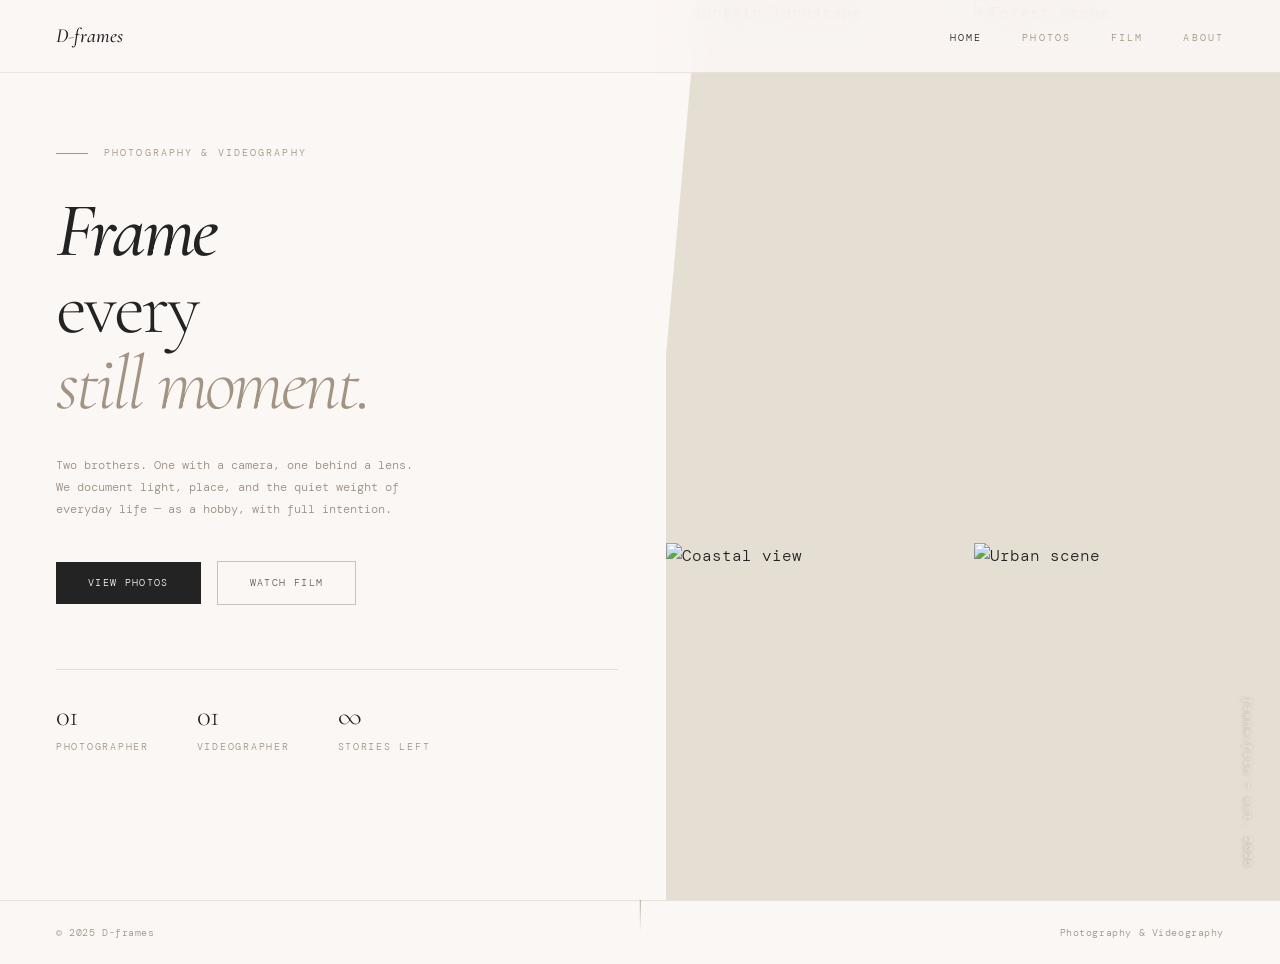
==== index.html @ 3fbb92eb "0.0.2" ====
<!DOCTYPE html>
<html lang="en">
<head>
  <meta charset="UTF-8" />
  <meta name="viewport" content="width=device-width, initial-scale=1.0" />
  <title>D-frames — Home</title>
  <link rel="stylesheet" href="shared.css" />
  <link rel="stylesheet" href="/Landing page/landing.css" />
</head>
<body>

<nav>
  <a class="nav-logo" href="index.html">D<span>-</span>frames</a>
  <ul class="nav-links">
    <li><a href="index.html" class="active">Home</a></li>
    <li><a href="/Photography/photos.html">Photos</a></li>
    <li><a href="/Filimography/film.html">Film</a></li>
    <li><a href="/About/about.html">About</a></li>
  </ul>
</nav>

<div class="hero">
  <div class="hero-text">
    <p class="hero-tag">Photography &amp; Videography</p>
    <h1 class="hero-title">
      <strong>Frame</strong>
      every<br>
      <em>still moment.</em>
    </h1>
    <p class="hero-desc">
      Two brothers. One with a camera, one behind a lens.
      We document light, place, and the quiet weight of
      everyday life — as a hobby, with full intention.
    </p>
    <div class="hero-cta">
      <a class="btn btn-primary" href="/Photography/photos.html">View Photos</a>
      <a class="btn btn-outline" href="/Filimography/film.html">Watch Film</a>
    </div>
    <div class="hero-stats">
      <div>
        <div class="stat-num">01</div>
        <div class="stat-label">Photographer</div>
      </div>
      <div>
        <div class="stat-num">01</div>
        <div class="stat-label">Videographer</div>
      </div>
      <div>
        <div class="stat-num">∞</div>
        <div class="stat-label">Stories left</div>
      </div>
    </div>
  </div>

  <div class="hero-visual">
    <div class="grid-mosaic">
      <div class="mosaic-row">
        <div class="mc">
          <img src="https://picsum.photos/seed/mountain1/800/600" alt="Mountain landscape" loading="eager" />
        </div>
        <div class="mc">
          <img src="https://picsum.photos/seed/forest2/400/400" alt="Forest scene" loading="eager" />
        </div>
      </div>
      <div class="mosaic-row">
        <div class="mc">
          <img src="https://picsum.photos/seed/coast3/600/400" alt="Coastal view" loading="eager" />
        </div>
        <div class="mc">
          <img src="https://picsum.photos/seed/urban4/400/400" alt="Urban scene" loading="eager" />
        </div>
      </div>
    </div>
    <div class="hero-index">frame/film — est. 2025</div>
  </div>
</div>

<div class="scroll-line">scroll</div>

<footer>
  <span>© 2025 D-frames</span>
  <span>Photography &amp; Videography</span>
</footer>

<script src="/Landing page/landing.js"></script>
</body>
</html>
---- shared.css ----
/* ══════════════════════════════════════════
   frame/film — shared.css
   Warm minimalist palette: Milk / Oat / Taupe / Mocha / Charcoal
   ══════════════════════════════════════════ */

@import url('https://fonts.googleapis.com/css2?family=Cormorant+Garamond:ital,wght@0,300;0,400;0,500;1,300;1,400&family=DM+Mono:wght@300;400&display=swap');

:root {
  --milk:     #FBF7F4;
  --oat:      #E5DED2;
  --taupe:    #A39382;
  --mocha:    #685D54;
  --charcoal: #232323;

  --color-bg:           var(--milk);
  --color-bg-card:      var(--oat);
  --color-bg-hover:     #DDD5C8;
  --color-surface:      #F3EDE6;
  --color-text-primary: var(--charcoal);
  --color-text-secondary: var(--mocha);
  --color-text-muted:   var(--taupe);
  --color-text-faint:   #9B8D81;
  --color-accent:       var(--mocha);

  --color-nav-bg:     rgba(251, 247, 244, 0.9);
  --color-nav-border: rgba(163, 147, 130, 0.2);

  --color-btn-primary-bg:    var(--charcoal);
  --color-btn-primary-text:  var(--milk);
  --color-btn-primary-hover: var(--mocha);
  --color-btn-outline-border: rgba(104, 93, 84, 0.35);
  --color-btn-outline-text:   var(--mocha);
  --color-btn-outline-hover:  var(--charcoal);

  --color-divider:  rgba(163, 147, 130, 0.22);
  --color-overlay:  rgba(35, 35, 35, 0.7);

  --font-display: 'Cormorant Garamond', serif;
  --font-mono:    'DM Mono', monospace;

  --fw-thin:    300;
  --fw-regular: 400;
  --fw-medium:  500;

  --fs-xxs:  0.52rem;
  --fs-xs:   0.6rem;
  --fs-mono: 0.65rem;
  --fs-sm:   0.72rem;
  --fs-base: 0.88rem;
  --fs-md:   1rem;
  --fs-lg:   1.15rem;
  --fs-xl:   1.4rem;
  --fs-2xl:  1.8rem;
  --fs-hero: clamp(3.2rem, 6vw, 6rem);
  --fs-title: clamp(2.2rem, 4vw, 3.8rem);

  --tracking-tight:  -0.04em;
  --tracking-normal: -0.02em;
  --tracking-mono:    0.06em;
  --tracking-label:   0.1em;
  --tracking-wide:    0.14em;
  --tracking-wider:   0.18em;
  --tracking-widest:  0.22em;

  --leading-tight:   1.0;
  --leading-snug:    1.15;
  --leading-base:    1.6;
  --leading-relaxed: 1.75;
  --leading-loose:   1.9;

  --sp-1:  0.25rem;
  --sp-2:  0.5rem;
  --sp-3:  0.75rem;
  --sp-4:  1rem;
  --sp-5:  1.25rem;
  --sp-6:  1.5rem;
  --sp-8:  2rem;
  --sp-10: 2.5rem;
  --sp-12: 3rem;
  --sp-16: 4rem;
  --sp-20: 5rem;
  --sp-24: 6rem;
  --sp-nav: 5rem;

  /* Photo placeholder gradients — warm earth */
  --pg1: linear-gradient(145deg, #C8B8A2, #8A7262);
  --pg2: linear-gradient(165deg, #B8A88C, #7A6858);
  --pg3: linear-gradient(130deg, #D0BC9E, #9A8470);
  --pg4: linear-gradient(155deg, #BCA890, #8A7060);
  --pg5: linear-gradient(140deg, #C4B09C, #927060);
  --pg6: linear-gradient(175deg, #CAB89E, #9A8474);
  --pg7: linear-gradient(125deg, #B8A48C, #887060);
  --pg8: linear-gradient(160deg, #D0BA9C, #A08472);
  --pg9: linear-gradient(150deg, #C0AC98, #947868);

  /* Film gradients — dark warm */
  --ff1: linear-gradient(145deg, #3C3028, #1C1410);
  --ff2: linear-gradient(165deg, #342C22, #18120C);
  --ff3: linear-gradient(130deg, #443420, #241810);
  --ff4: linear-gradient(155deg, #3A302A, #1A1008);

  /* Mosaic — light warm */
  --m1: linear-gradient(145deg, #D8C8B0, #A89278);
  --m2: linear-gradient(165deg, #C8B49C, #988070);
  --m3: linear-gradient(130deg, #D4C0A4, #A08874);
  --m4: linear-gradient(155deg, #E0CEBC, #B09880);

  --ease:      cubic-bezier(0.4, 0, 0.2, 1);
  --dur-fast:  0.25s;
  --dur-base:  0.4s;
  --dur-slow:  0.7s;
  --dur-slower: 0.9s;

  --z-nav:      100;
  --z-lightbox: 999;
}

*, *::before, *::after { box-sizing: border-box; margin: 0; padding: 0; }
html { scroll-behavior: smooth; }

body {
  background:     var(--color-bg);
  color:          var(--color-text-primary);
  font-family:    var(--font-mono);
  font-weight:    var(--fw-thin);
  line-height:    var(--leading-base);
  overflow-x:     hidden;
  min-height:     100vh;
  display:        flex;
  flex-direction: column;
}

img { display: block; width: 100%; height: 100%; object-fit: cover; }

/* ── NAV ── */
nav {
  position:        fixed;
  top: 0; left: 0; right: 0;
  z-index:         var(--z-nav);
  display:         flex;
  align-items:     center;
  justify-content: space-between;
  padding:         var(--sp-5) 3.5rem;
  background:      var(--color-nav-bg);
  backdrop-filter: blur(20px);
  -webkit-backdrop-filter: blur(20px);
  border-bottom:   1px solid var(--color-nav-border);
}

.nav-logo {
  font-family:     var(--font-display);
  font-size:       1.25rem;
  font-weight:     var(--fw-medium);
  font-style:      italic;
  letter-spacing:  0.01em;
  color:           var(--charcoal);
  text-decoration: none;
}

.nav-logo span { color: var(--taupe); font-style: normal; }

.nav-links { display: flex; gap: var(--sp-10); list-style: none; }

.nav-links a {
  font-family:     var(--font-mono);
  font-size:       var(--fs-xs);
  letter-spacing:  var(--tracking-widest);
  text-transform:  uppercase;
  color:           var(--taupe);
  text-decoration: none;
  transition:      color var(--dur-fast) var(--ease);
}

.nav-links a:hover,
.nav-links a.active { color: var(--charcoal); }

/* ── FOOTER ── */
footer {
  padding:         var(--sp-6) 3.5rem;
  border-top:      1px solid var(--color-divider);
  display:         flex;
  align-items:     center;
  justify-content: space-between;
  font-family:     var(--font-mono);
  font-size:       var(--fs-xs);
  letter-spacing:  var(--tracking-mono);
  color:           var(--taupe);
  margin-top:      auto;
}

footer a { color: var(--taupe); text-decoration: none; transition: color var(--dur-fast); }
footer a:hover { color: var(--charcoal); }

/* ── BUTTONS ── */
.btn {
  display:         inline-block;
  padding:         0.85rem 2rem;
  font-family:     var(--font-mono);
  font-size:       var(--fs-xs);
  letter-spacing:  var(--tracking-wide);
  text-transform:  uppercase;
  text-decoration: none;
  cursor:          pointer;
  transition:      all var(--dur-fast) var(--ease);
  border:          none;
}

.btn-primary {
  background: var(--color-btn-primary-bg);
  color:      var(--color-btn-primary-text);
}

.btn-primary:hover { background: var(--color-btn-primary-hover); }

.btn-outline {
  background: transparent;
  color:      var(--color-btn-outline-text);
  border:     1px solid var(--color-btn-outline-border);
}

.btn-outline:hover {
  border-color: var(--color-btn-outline-hover);
  color:        var(--color-btn-outline-hover);
}

/* ── PAGE HEADER ── */
.page-header {
  padding:       calc(var(--sp-nav) + var(--sp-12)) 3.5rem var(--sp-12);
  border-bottom: 1px solid var(--color-divider);
  background:    var(--color-surface);
}

.page-header-inner {
  display:         flex;
  align-items:     flex-end;
  justify-content: space-between;
  flex-wrap:       wrap;
  gap:             var(--sp-6);
}

.ph-tag {
  font-size:      var(--fs-xs);
  letter-spacing: var(--tracking-widest);
  text-transform: uppercase;
  color:          var(--taupe);
  margin-bottom:  var(--sp-3);
}

.page-header h1 {
  font-family:    var(--font-display);
  font-size:      var(--fs-title);
  font-weight:    var(--fw-thin);
  letter-spacing: var(--tracking-tight);
  line-height:    var(--leading-tight);
  color:          var(--charcoal);
}

.page-header h1 strong {
  font-weight: var(--fw-medium);
  font-style:  italic;
}

.page-header p {
  font-size:   var(--fs-sm);
  color:       var(--color-text-faint);
  max-width:   340px;
  line-height: var(--leading-loose);
}

/* ── ANIMATIONS ── */
@keyframes slideUp {
  from { opacity: 0; transform: translateY(22px); }
  to   { opacity: 1; transform: translateY(0); }
}

@keyframes fadeIn {
  from { opacity: 0; }
  to   { opacity: 1; }
}

@keyframes bobble {
  0%, 100% { transform: translateX(-50%) translateY(0); }
  50%       { transform: translateX(-50%) translateY(7px); }
}

/* ── RESPONSIVE ── */
@media (max-width: 900px) {
  nav { padding: var(--sp-4) var(--sp-5); }
  .nav-links { gap: var(--sp-5); }
  footer { padding: var(--sp-5); flex-direction: column; gap: var(--sp-2); text-align: center; }
  .page-header { padding: calc(var(--sp-nav) + var(--sp-8)) var(--sp-5) var(--sp-8); }
  .page-header-inner { flex-direction: column; align-items: flex-start; }
}
---- Landing page/landing.css ----
/* ══════════════════════════════════════════
   frame/film — landing.css  (warm palette)
   ══════════════════════════════════════════ */

body { position: relative; overflow-x: hidden; }

/* ── Hero Layout ── */
.hero {
  flex:                  1;
  display:               grid;
  grid-template-columns: 52% 48%;
  min-height:            100vh;
}

/* ── Hero Text ── */
.hero-text {
  display:         flex;
  flex-direction:  column;
  justify-content: center;
  padding:         var(--sp-nav) var(--sp-12) var(--sp-20) 3.5rem;
  position:        relative;
  z-index:         2;
  animation:       slideUp 0.9s var(--ease) both;
  background:      var(--color-bg);
}

.hero-tag {
  font-size:      var(--fs-xs);
  letter-spacing: var(--tracking-widest);
  text-transform: uppercase;
  color:          var(--taupe);
  margin-bottom:  var(--sp-8);
  display:        flex;
  align-items:    center;
  gap:            var(--sp-4);
}

.hero-tag::before {
  content:    '';
  display:    block;
  width:      2rem;
  height:     1px;
  background: var(--taupe);
}

.hero-title {
  font-family:    var(--font-display);
  font-size:      var(--fs-hero);
  font-weight:    var(--fw-thin);
  line-height:    var(--leading-tight);
  letter-spacing: var(--tracking-tight);
  color:          var(--charcoal);
  margin-bottom:  var(--sp-8);
}

.hero-title strong {
  display:     block;
  font-weight: var(--fw-medium);
  font-style:  italic;
}

.hero-title em {
  display:     block;
  font-style:  italic;
  font-weight: var(--fw-thin);
  color:       var(--taupe);
}

.hero-desc {
  font-size:     var(--fs-sm);
  color:         var(--color-text-faint);
  max-width:     360px;
  line-height:   var(--leading-loose);
  margin-bottom: var(--sp-10);
}

.hero-cta {
  display:     flex;
  gap:         var(--sp-4);
  align-items: center;
}

/* ── Stats ── */
.hero-stats {
  display:     flex;
  gap:         var(--sp-12);
  margin-top:  var(--sp-16);
  padding-top: var(--sp-8);
  border-top:  1px solid var(--color-divider);
}

.stat-num {
  font-family:    var(--font-display);
  font-size:      var(--fs-2xl);
  font-weight:    var(--fw-thin);
  color:          var(--charcoal);
  letter-spacing: var(--tracking-tight);
  line-height:    1;
}

.stat-label {
  font-size:      var(--fs-xs);
  color:          var(--taupe);
  letter-spacing: var(--tracking-wider);
  text-transform: uppercase;
  margin-top:     var(--sp-2);
}

/* ── Hero Visual ── */
.hero-visual {
  position:  relative;
  overflow:  hidden;
  animation: fadeIn var(--dur-slower) var(--ease) 0.3s both;
}

/* diagonal overlap */
.hero-visual::before {
  content:   '';
  position:  absolute;
  top: 0; left: -3rem; bottom: 0;
  width:     5rem;
  background: var(--color-bg);
  clip-path:  polygon(0 0, 100% 0, 0 100%);
  z-index:    2;
}

.grid-mosaic {
  position:           absolute;
  inset:              0;
  display:            grid;
  grid-template-rows: 60% 40%;
  gap:                3px;
  background:         var(--oat);
}

.mosaic-row {
  display:               grid;
  grid-template-columns: 1fr 1fr;
  gap:                   3px;
}

.mc {
  overflow: hidden;
  position: relative;
}

.mc img {
  transition: transform var(--dur-slow) var(--ease), filter var(--dur-fast);
}

.mc:hover img {
  transform: scale(1.06);
  filter:    brightness(0.88);
}

.hero-index {
  position:       absolute;
  bottom:         var(--sp-8);
  right:          var(--sp-6);
  font-size:      var(--fs-xs);
  color:          rgba(251,247,244,0.6);
  writing-mode:   vertical-rl;
  letter-spacing: var(--tracking-wider);
  z-index:        3;
  text-shadow:    0 1px 4px rgba(35,35,35,0.4);
}

/* ── Scroll Indicator ── */
.scroll-line {
  position:       absolute;
  bottom:         var(--sp-8);
  left:           50%;
  transform:      translateX(-50%);
  display:        flex;
  flex-direction: column;
  align-items:    center;
  gap:            var(--sp-2);
  font-size:      var(--fs-xs);
  letter-spacing: var(--tracking-wider);
  text-transform: uppercase;
  color:          var(--taupe);
  animation:      bobble 2.4s ease-in-out infinite;
  pointer-events: none;
}

.scroll-line::after {
  content:    '';
  width:      1px;
  height:     2.5rem;
  background: linear-gradient(to bottom, var(--taupe), transparent);
}

/* ── Responsive ── */
@media (max-width: 900px) {
  .hero { grid-template-columns: 1fr; }
  .hero-visual { min-height: 65vw; order: -1; }
  .hero-visual::before { display: none; }
  .hero-text { padding: calc(var(--sp-nav) + var(--sp-8)) var(--sp-5) var(--sp-12); }
  .hero-stats { gap: var(--sp-8); }
}
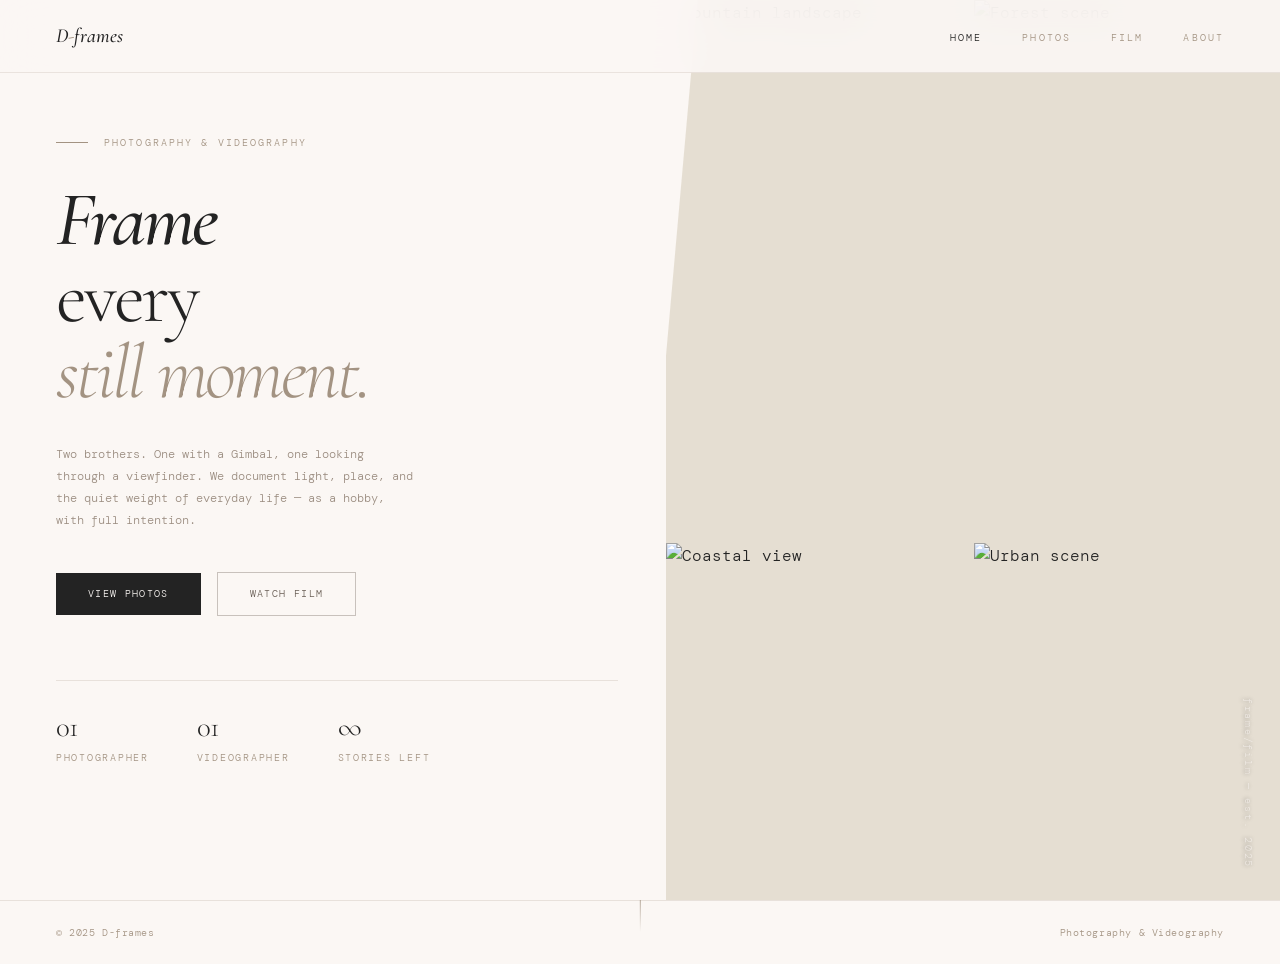
==== commit 00df3867: "0.6.0" ====
--- a/index.html
+++ b/index.html
@@ -28,7 +28,7 @@
       <em>still moment.</em>
     </h1>
     <p class="hero-desc">
-      Two brothers. One with a camera, one behind a lens.
+      Two brothers. One with a Gimbal, one looking through a viewfinder.
       We document light, place, and the quiet weight of
       everyday life — as a hobby, with full intention.
     </p>
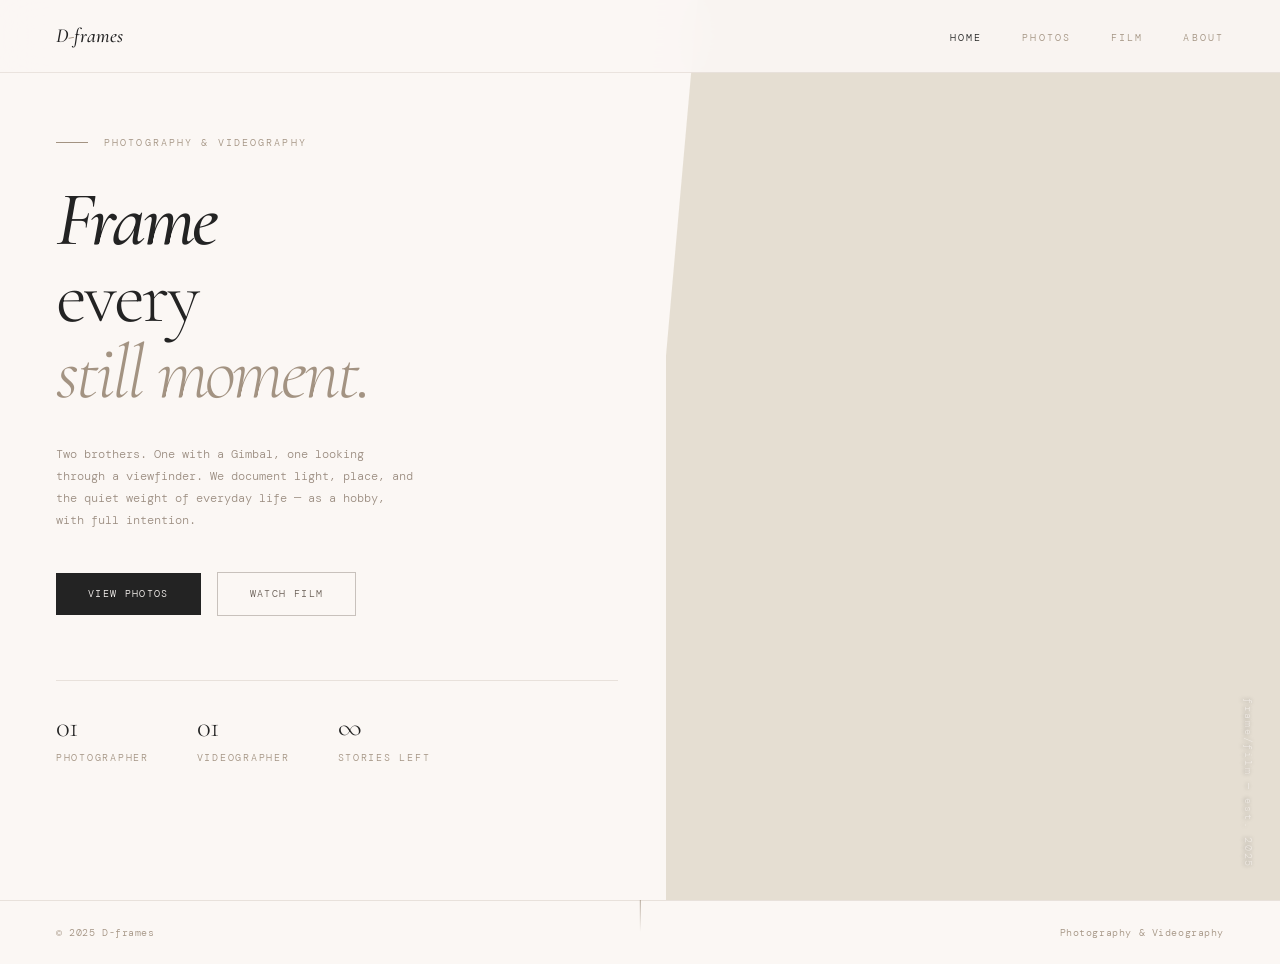
==== commit cdcf8361: "Replace placeholder images with Decap CMS-driven content Removes all picsum.photos placeholders from" ====
--- a/index.html
+++ b/index.html
@@ -53,22 +53,14 @@
   </div>
 
   <div class="hero-visual">
-    <div class="grid-mosaic">
+    <div class="grid-mosaic" id="heroMosaic">
       <div class="mosaic-row">
-        <div class="mc">
-          <img src="https://picsum.photos/seed/mountain1/800/600" alt="Mountain landscape" loading="eager" />
-        </div>
-        <div class="mc">
-          <img src="https://picsum.photos/seed/forest2/400/400" alt="Forest scene" loading="eager" />
-        </div>
+        <div class="mc"></div>
+        <div class="mc"></div>
       </div>
       <div class="mosaic-row">
-        <div class="mc">
-          <img src="https://picsum.photos/seed/coast3/600/400" alt="Coastal view" loading="eager" />
-        </div>
-        <div class="mc">
-          <img src="https://picsum.photos/seed/urban4/400/400" alt="Urban scene" loading="eager" />
-        </div>
+        <div class="mc"></div>
+        <div class="mc"></div>
       </div>
     </div>
     <div class="hero-index">frame/film — est. 2025</div>
--- a/Landing page/landing.css
+++ b/Landing page/landing.css
@@ -144,6 +144,8 @@
   position: relative;
 }
 
+.mc:empty { background: var(--color-bg-card); }
+
 .mc img {
   transition: transform var(--dur-slow) var(--ease), filter var(--dur-fast);
 }
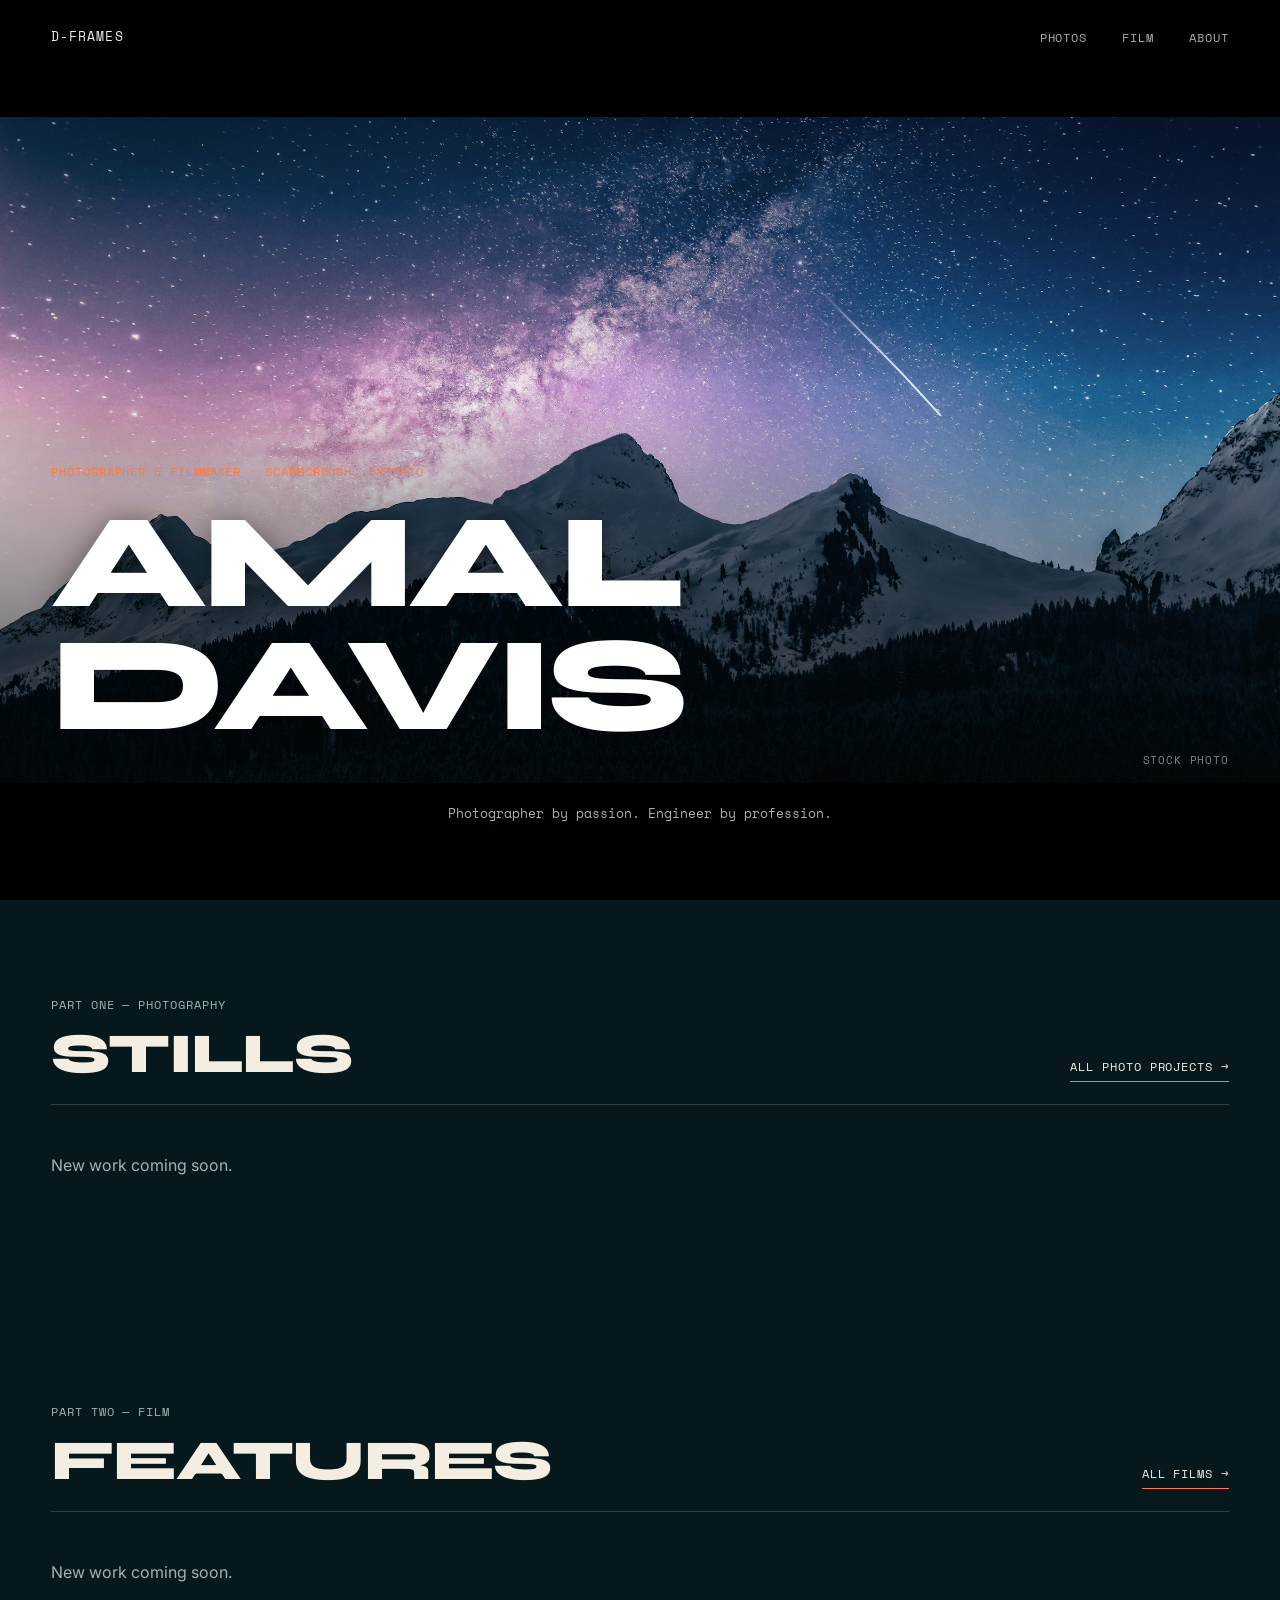
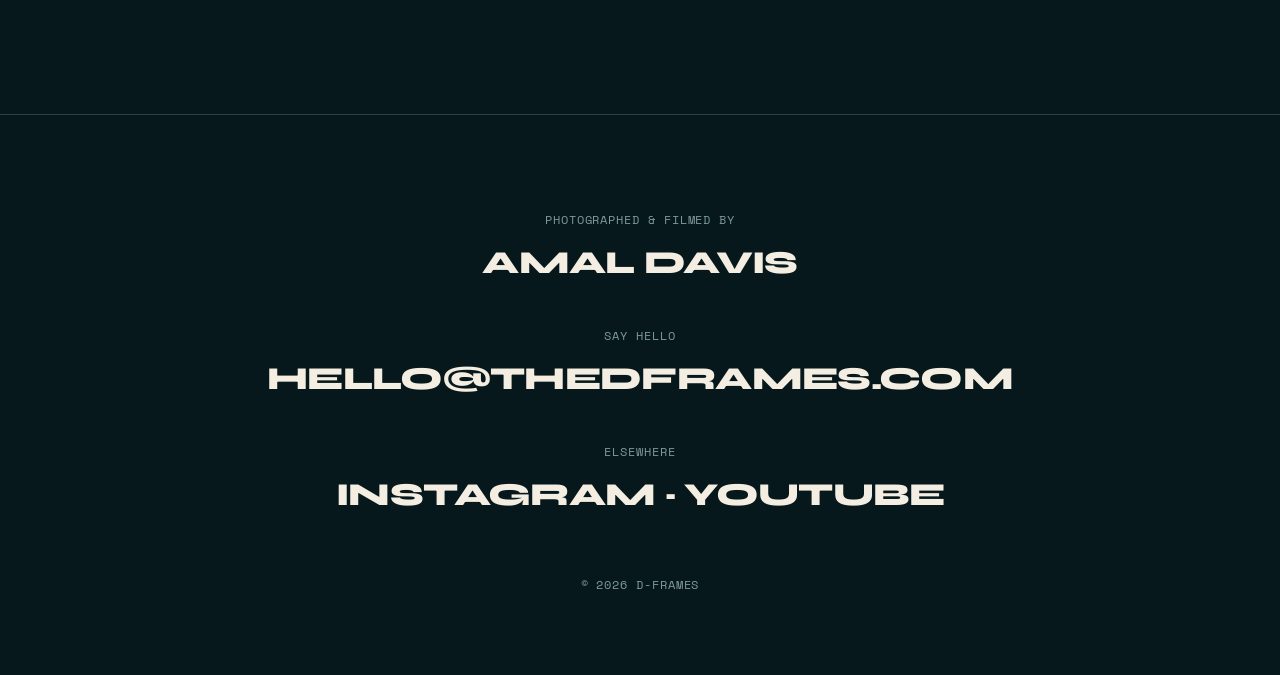
==== commit 7f7cf167: "Add Cinema home page Co-Authored-By: Claude Fable 5.2 <noreply@anthropic.com>" ====
--- a/index.html
+++ b/index.html
@@ -3,77 +3,65 @@
 <head>
   <meta charset="UTF-8" />
   <meta name="viewport" content="width=device-width, initial-scale=1.0" />
-  <title>D-frames — Home</title>
-  <link rel="stylesheet" href="shared.css" />
-  <link rel="stylesheet" href="/Landing page/landing.css" />
+  <title>Home — D-frames</title>
+  <meta name="description" content="Photographs and films by Amal Davis." />
+  <meta property="og:type" content="website" />
+  <meta property="og:site_name" content="D-frames" />
+  <meta property="og:title" content="Amal Davis — D-frames" />
+  <meta property="og:description" content="Photographs and films by Amal Davis." />
+  <meta property="og:image" content="https://thedframes.com/assets/hero-stock.jpg" />
+  <link rel="icon" type="image/svg+xml" href="/assets/favicon.svg" />
+  <link rel="preconnect" href="https://fonts.googleapis.com" />
+  <link rel="preconnect" href="https://fonts.gstatic.com" crossorigin />
+  <link href="https://fonts.googleapis.com/css2?family=Inter:wght@400;500&family=Space+Mono&family=Syne:wght@600;800&display=swap" rel="stylesheet" />
+  <link rel="stylesheet" href="/assets/site.css" />
 </head>
-<body>
+<body data-page="home">
 
-<nav>
-  <a class="nav-logo" href="index.html">D<span>-</span>frames</a>
-  <ul class="nav-links">
-    <li><a href="index.html" class="active">Home</a></li>
-    <li><a href="/Photography/photos.html">Photos</a></li>
-    <li><a href="/Filimography/film.html">Film</a></li>
-    <li><a href="/About/about.html">About</a></li>
+<nav class="site-nav" aria-label="Main">
+  <a class="nav-logo" href="/">D-frames</a>
+  <ul>
+    <li><a href="/photos.html" data-nav="photos">Photos</a></li>
+    <li><a href="/film.html" data-nav="film">Film</a></li>
+    <li><a href="/about.html" data-nav="about">About</a></li>
   </ul>
 </nav>
 
-<div class="hero">
-  <div class="hero-text">
-    <p class="hero-tag">Photography &amp; Videography</p>
-    <h1 class="hero-title">
-      <strong>Frame</strong>
-      every<br>
-      <em>still moment.</em>
-    </h1>
-    <p class="hero-desc">
-      Two brothers. One with a Gimbal, one looking through a viewfinder.
-      We document light, place, and the quiet weight of
-      everyday life — as a hobby, with full intention.
-    </p>
-    <div class="hero-cta">
-      <a class="btn btn-primary" href="/Photography/photos.html">View Photos</a>
-      <a class="btn btn-outline" href="/Filimography/film.html">Watch Film</a>
+<main>
+  <header class="hero">
+    <div class="bar"></div>
+    <div class="frame">
+      <img id="heroImg" src="/assets/hero-stock.jpg" alt="Mountains under a night sky (stock photo)" />
+      <div class="title-wrap">
+        <p class="meta" id="heroRole" hidden></p>
+        <h1>Amal Davis</h1>
+      </div>
+      <span class="img-note" id="heroNote">Stock photo</span>
     </div>
-    <div class="hero-stats">
-      <div>
-        <div class="stat-num">01</div>
-        <div class="stat-label">Photographer</div>
-      </div>
-      <div>
-        <div class="stat-num">01</div>
-        <div class="stat-label">Videographer</div>
-      </div>
-      <div>
-        <div class="stat-num">∞</div>
-        <div class="stat-label">Stories left</div>
-      </div>
+    <div class="bar bottom"><p class="subtitle" id="heroTagline" hidden></p></div>
+  </header>
+
+  <section class="section" id="stills">
+    <div class="sec-head">
+      <div><p class="meta">Part one — Photography</p><h2>Stills</h2></div>
+      <a class="link" href="/photos.html">All photo projects →</a>
     </div>
-  </div>
+    <div class="stills" id="homeStills"></div>
+  </section>
 
-  <div class="hero-visual">
-    <div class="grid-mosaic" id="heroMosaic">
-      <div class="mosaic-row">
-        <div class="mc"></div>
-        <div class="mc"></div>
-      </div>
-      <div class="mosaic-row">
-        <div class="mc"></div>
-        <div class="mc"></div>
-      </div>
+  <section class="section" id="features">
+    <div class="sec-head">
+      <div><p class="meta">Part two — Film</p><h2>Features</h2></div>
+      <a class="link" href="/film.html">All films →</a>
     </div>
-    <div class="hero-index">frame/film — est. 2025</div>
-  </div>
-</div>
+    <div class="films" id="homeFilms"></div>
+  </section>
+</main>
 
-<div class="scroll-line">scroll</div>
+<footer class="credits" id="credits"></footer>
 
-<footer>
-  <span>© 2025 D-frames</span>
-  <span>Photography &amp; Videography</span>
-</footer>
-
-<script src="/Landing page/landing.js"></script>
+<script src="/assets/site.js"></script>
+<script src="/assets/media.js"></script>
+<script src="/assets/home.js"></script>
 </body>
 </html>
--- a/assets/site.css
+++ b/assets/site.css
@@ -0,0 +1,441 @@
+/* ══════════════════════════════════════════
+   D-frames — site.css
+   "Cinema" design: deep teal, warm white, one orange accent.
+   Photos are never filtered or tinted. The only overlay on any
+   image is the dark fade behind the name on the home page.
+   ══════════════════════════════════════════ */
+
+*, *::before, *::after { box-sizing: border-box; margin: 0; padding: 0; }
+
+:root {
+  color-scheme: dark;
+  --bg:      #06181b;
+  --surface: #0c2529;
+  --ink:     #f3ede2;
+  --mid:     #9fb4b3;
+  --soft:    #7f9a99;
+  --line:    rgba(243, 237, 226, .18);
+  --accent:  #ff7a3d;
+
+  --gutter:  clamp(1.25rem, 4vw, 3.5rem);
+  --f-title: 'Syne', 'Arial Black', sans-serif;
+  --f-body:  'Inter', -apple-system, BlinkMacSystemFont, 'Segoe UI', sans-serif;
+  --f-meta:  'Space Mono', ui-monospace, Consolas, monospace;
+  --ease:    cubic-bezier(.16, .8, .24, 1);
+}
+
+html { scroll-behavior: smooth; }
+
+body {
+  min-height: 100vh;
+  display: flex;
+  flex-direction: column;
+  background: var(--bg);
+  color: var(--ink);
+  font-family: var(--f-body);
+  line-height: 1.6;
+  overflow-x: hidden;
+  position: relative;
+}
+
+main { flex: 1; }
+img { display: block; max-width: 100%; }
+a { color: inherit; text-decoration: none; }
+button { font: inherit; color: inherit; background: none; border: none; cursor: pointer; }
+:focus-visible { outline: 2px solid var(--accent); outline-offset: 3px; }
+
+.sr-only {
+  position: absolute; width: 1px; height: 1px; overflow: hidden;
+  clip-path: inset(50%); white-space: nowrap;
+}
+
+/* Small uppercase label */
+.meta {
+  font-family: var(--f-meta);
+  font-size: .72rem;
+  letter-spacing: .08em;
+  text-transform: uppercase;
+  color: var(--mid);
+}
+
+/* ── Navigation ── */
+.site-nav {
+  position: absolute;
+  top: 0; left: 0; right: 0;
+  z-index: 5;
+  display: flex;
+  justify-content: space-between;
+  align-items: center;
+  gap: 1rem;
+  padding: 1.5rem var(--gutter);
+}
+.nav-logo {
+  font-family: var(--f-meta);
+  font-size: .82rem;
+  letter-spacing: .08em;
+  text-transform: uppercase;
+  color: var(--ink);
+}
+.site-nav ul { display: flex; gap: 2.2rem; list-style: none; }
+.site-nav ul a {
+  font-family: var(--f-meta);
+  font-size: .72rem;
+  letter-spacing: .08em;
+  text-transform: uppercase;
+  color: var(--mid);
+  padding: .4rem 0;
+  transition: color .2s;
+}
+.site-nav ul a:hover,
+.site-nav ul a.on { color: var(--accent); }
+
+/* ── Home: the opening frame ── */
+.hero {
+  position: relative;
+  height: 100vh;
+  height: 100svh;
+  min-height: 520px;
+  max-height: 1200px;
+  background: #000;
+  display: flex;
+  flex-direction: column;
+}
+.hero .bar {
+  flex: 0 0 min(13vh, 156px);
+  background: #000;
+  display: flex;
+  align-items: flex-start;
+  justify-content: center;
+  z-index: 2;
+}
+.hero .bar.bottom { padding-top: 1.3rem; }
+.frame { position: relative; flex: 1; min-height: 0; overflow: hidden; }
+.frame img { width: 100%; height: 100%; object-fit: cover; }
+/* Dark fade so the name and navigation stay readable. */
+.frame::after {
+  content: '';
+  position: absolute;
+  inset: 0;
+  background: linear-gradient(180deg, rgba(0,0,0,.4), rgba(0,0,0,0) 40%, rgba(0,0,0,.7));
+  pointer-events: none;
+}
+.title-wrap {
+  position: absolute;
+  inset: 0;
+  z-index: 3;
+  display: flex;
+  flex-direction: column;
+  justify-content: flex-end;
+  padding: 0 var(--gutter) 2.2rem;
+}
+.title-wrap .meta { color: var(--accent); margin-bottom: 1.2rem; animation: rise .8s .15s var(--ease) both; }
+.hero h1 {
+  font-family: var(--f-title);
+  font-size: clamp(2.2rem, 10.5vw, 10.5rem);
+  font-weight: 800;
+  letter-spacing: -.04em;
+  text-transform: uppercase;
+  line-height: .92;
+  color: #fff;
+  text-shadow: 0 2px 30px rgba(0,0,0,.45);
+  overflow-wrap: anywhere;
+  animation: rise .9s .25s var(--ease) both;
+}
+.img-note {
+  position: absolute;
+  right: var(--gutter);
+  bottom: .9rem;
+  z-index: 4;
+  max-width: 60%;
+  text-align: right;
+  font-family: var(--f-meta);
+  font-size: .66rem;
+  letter-spacing: .08em;
+  text-transform: uppercase;
+  color: rgba(255,255,255,.5);
+}
+.subtitle {
+  font-family: var(--f-meta);
+  font-size: .8rem;
+  color: var(--mid);
+  text-align: center;
+  padding: 0 var(--gutter);
+  overflow-wrap: anywhere;
+}
+
+@keyframes rise {
+  from { opacity: 0; transform: translateY(18px); }
+  to   { opacity: 1; transform: none; }
+}
+
+/* ── Sections and headings ── */
+.section {
+  width: 100%;
+  max-width: 1500px;
+  margin: 0 auto;
+  padding: 6rem var(--gutter);
+}
+.page-top { padding-top: 9rem; }
+
+.sec-head {
+  display: flex;
+  justify-content: space-between;
+  align-items: flex-end;
+  gap: 1.5rem;
+  flex-wrap: wrap;
+  padding-bottom: 1.4rem;
+  margin-bottom: 2rem;
+  border-bottom: 1px solid var(--line);
+}
+.sec-head h1, .sec-head h2, .page-title {
+  font-family: var(--f-title);
+  font-size: clamp(2rem, 4.4vw, 3.8rem);
+  font-weight: 800;
+  letter-spacing: -.03em;
+  text-transform: uppercase;
+  line-height: 1;
+  margin-top: .7rem;
+  overflow-wrap: anywhere;
+}
+.link {
+  display: inline-block;
+  font-family: var(--f-meta);
+  font-size: .72rem;
+  letter-spacing: .08em;
+  text-transform: uppercase;
+  color: var(--ink);
+  border-bottom: 1px solid var(--accent);
+  padding-bottom: .3rem;
+  transition: color .2s;
+}
+.link:hover { color: var(--accent); }
+.empty-note { color: var(--mid); font-size: 1rem; padding: 1rem 0 2rem; }
+
+/* ── Photo projects ("stills") ── */
+.stills { display: grid; gap: 1.6rem 1.2rem; }
+.stills.two { grid-template-columns: 1fr 1fr; }
+.still { display: block; min-width: 0; }
+.pic { position: relative; display: block; overflow: hidden; background: var(--surface); }
+.still .pic { aspect-ratio: 2.39 / 1; }
+.pic img { width: 100%; height: 100%; object-fit: cover; transition: transform .8s var(--ease); }
+.still:hover .pic img,
+.film .pic:hover img { transform: scale(1.03); }
+.cap {
+  display: flex;
+  justify-content: space-between;
+  align-items: baseline;
+  flex-wrap: wrap;
+  gap: .2rem 1rem;
+  padding-top: .7rem;
+}
+.cap strong {
+  font-family: var(--f-title);
+  font-weight: 600;
+  font-size: 1.05rem;
+  text-transform: uppercase;
+  line-height: 1.25;
+  min-width: 0;
+  overflow-wrap: anywhere;
+}
+.still:hover .cap strong { color: var(--accent); }
+
+/* ── Films ── */
+.films { display: grid; grid-template-columns: 1fr 1fr; gap: 2.2rem 1.6rem; }
+.film { min-width: 0; }
+.film .pic { width: 100%; aspect-ratio: 16 / 9; }
+.film button.pic { cursor: pointer; }
+.play {
+  position: absolute;
+  left: 1.1rem;
+  bottom: 1.1rem;
+  z-index: 2;
+  display: flex;
+  align-items: center;
+  gap: .7rem;
+  font-family: var(--f-meta);
+  font-size: .72rem;
+  letter-spacing: .08em;
+  text-transform: uppercase;
+  color: #fff;
+  text-shadow: 0 1px 8px rgba(0,0,0,.6);
+}
+.play i {
+  width: 2.6rem;
+  height: 2.6rem;
+  border: 1px solid #fff;
+  border-radius: 50%;
+  display: grid;
+  place-items: center;
+  font-style: normal;
+  font-size: .7rem;
+  padding-left: 2px;
+  background: rgba(0,0,0,.25);
+  transition: background .25s, color .25s, border-color .25s;
+}
+.film .pic:hover .play i,
+.film .pic:focus-visible .play i { background: var(--accent); border-color: var(--accent); color: #000; }
+.tc {
+  position: absolute;
+  right: 1.1rem;
+  top: 1.1rem;
+  z-index: 2;
+  font-family: var(--f-meta);
+  font-size: .7rem;
+  letter-spacing: .1em;
+  color: #fff;
+  background: rgba(0,0,0,.55);
+  padding: .25rem .55rem;
+}
+.film-desc { color: var(--mid); font-size: .92rem; max-width: 34rem; margin-top: .35rem; overflow-wrap: anywhere; }
+
+/* ── Project gallery ── */
+.back { margin-bottom: 2rem; }
+.page-desc { color: var(--mid); max-width: 40rem; margin-top: 1rem; font-size: 1.02rem; overflow-wrap: anywhere; }
+.gallery-head { padding-bottom: 1.6rem; margin-bottom: 2rem; border-bottom: 1px solid var(--line); }
+.gallery-head .meta { margin-top: .9rem; }
+.gallery { column-count: 3; column-gap: 1rem; }
+.shot {
+  display: block;
+  width: 100%;
+  margin-bottom: 1rem;
+  break-inside: avoid;
+  background: var(--surface);
+  cursor: zoom-in;
+}
+.shot img { width: 100%; height: auto; }
+
+/* ── Full-screen overlays: photo viewer and film player ── */
+.overlay {
+  position: fixed;
+  inset: 0;
+  z-index: 100;
+  display: none;
+  align-items: center;
+  justify-content: center;
+  background: rgba(0, 0, 0, .94);
+  padding: 4rem var(--gutter) 2rem;
+}
+.overlay.open { display: flex; }
+body.locked { overflow: hidden; }
+.btn-close, .btn-step {
+  position: absolute;
+  font-family: var(--f-meta);
+  font-size: .72rem;
+  letter-spacing: .08em;
+  text-transform: uppercase;
+  color: #fff;
+  padding: .7rem .9rem;
+  transition: color .2s;
+}
+.btn-close:hover, .btn-step:hover { color: var(--accent); }
+.btn-close { top: 1rem; right: calc(var(--gutter) - .9rem); }
+.btn-step { top: 50%; transform: translateY(-50%); font-size: 1.4rem; }
+.btn-step.prev { left: .4rem; }
+.btn-step.next { right: .4rem; }
+.viewer figure { display: flex; flex-direction: column; align-items: center; max-width: 100%; }
+.viewer figure img { max-width: min(100%, 88vw); max-height: 78vh; width: auto; height: auto; object-fit: contain; }
+.viewer figcaption {
+  width: 100%;
+  display: flex;
+  justify-content: space-between;
+  gap: 1.5rem;
+  padding-top: .9rem;
+  color: #fff;
+  font-size: .95rem;
+}
+.viewer figcaption .meta { color: rgba(255,255,255,.65); white-space: nowrap; }
+.video .player { width: min(100%, 1200px, 140vh); aspect-ratio: 16 / 9; background: #000; }
+.video iframe { width: 100%; height: 100%; border: 0; display: block; }
+
+/* ── About ── */
+.about-grid {
+  display: grid;
+  grid-template-columns: minmax(0, 5fr) minmax(0, 6fr);
+  gap: clamp(2rem, 6vw, 6rem);
+  align-items: start;
+}
+.about-grid.no-portrait { grid-template-columns: minmax(0, 1fr); max-width: 60rem; }
+.portrait { aspect-ratio: 4 / 5; background: var(--surface); overflow: hidden; }
+.portrait img { width: 100%; height: 100%; object-fit: cover; }
+.about-h {
+  font-family: var(--f-title);
+  font-size: clamp(2rem, 4.6vw, 4.2rem);
+  font-weight: 800;
+  letter-spacing: -.035em;
+  text-transform: uppercase;
+  line-height: .98;
+  margin: 1rem 0 2rem;
+  overflow-wrap: anywhere;
+}
+.about-h em { font-style: normal; color: var(--accent); }
+.bio p { font-size: 1.08rem; line-height: 1.75; color: var(--mid); margin-bottom: 1.1rem; max-width: 36rem; overflow-wrap: anywhere; }
+.hello { margin-top: 2.6rem; display: flex; gap: 1.2rem 1.8rem; flex-wrap: wrap; align-items: baseline; }
+.hello .mail {
+  font-family: var(--f-title);
+  font-weight: 600;
+  font-size: clamp(1.05rem, 2.2vw, 1.6rem);
+  border-bottom: 2px solid var(--accent);
+  padding-bottom: .2rem;
+  overflow-wrap: anywhere;
+  transition: color .2s;
+}
+.hello .mail:hover { color: var(--accent); }
+
+/* ── Not found ── */
+.lost { text-align: center; padding-top: 12rem; padding-bottom: 8rem; }
+.lost h1 {
+  font-family: var(--f-title);
+  font-size: clamp(4rem, 16vw, 13rem);
+  font-weight: 800;
+  letter-spacing: -.04em;
+  text-transform: uppercase;
+  line-height: .95;
+  margin: 1rem 0 1.4rem;
+}
+.lost p { color: var(--mid); }
+.lost .lost-links { margin-top: 2.4rem; display: flex; gap: 2rem; justify-content: center; flex-wrap: wrap; }
+
+/* ── Footer: end credits ── */
+.credits {
+  border-top: 1px solid var(--line);
+  padding: 6rem var(--gutter) 5rem;
+  text-align: center;
+}
+.credit { margin-bottom: 2.4rem; }
+.credit .meta { color: var(--soft); margin-bottom: .5rem; }
+.credit > div:last-child {
+  font-family: var(--f-title);
+  font-size: clamp(1.1rem, 2.6vw, 2rem);
+  font-weight: 800;
+  letter-spacing: -.02em;
+  text-transform: uppercase;
+  overflow-wrap: anywhere;
+}
+.credit a { transition: color .2s; }
+.credit a:hover { color: var(--accent); }
+.credits .copyright { margin-top: 3.5rem; color: var(--soft); }
+
+/* ── Responsive ── */
+@media (max-width: 1000px) {
+  .gallery { column-count: 2; }
+}
+@media (max-width: 800px) {
+  .films, .stills.two, .about-grid { grid-template-columns: minmax(0, 1fr); }
+  .site-nav ul { gap: 1.1rem; }
+  .section { padding-top: 4rem; padding-bottom: 4rem; }
+  .page-top { padding-top: 7rem; }
+  .hero .bar { flex-basis: 9vh; }
+  .hero .bar.bottom { flex-basis: 14vh; }
+  .title-wrap { padding-bottom: 2.4rem; }
+  .btn-step { top: auto; bottom: .6rem; transform: none; }
+  .overlay { padding-bottom: 4rem; }
+}
+@media (max-width: 600px) {
+  .gallery { column-count: 1; }
+  .img-note { max-width: 80%; }
+}
+
+@media (prefers-reduced-motion: reduce) {
+  html { scroll-behavior: auto; }
+  *, *::before, *::after { animation: none !important; transition: none !important; }
+}
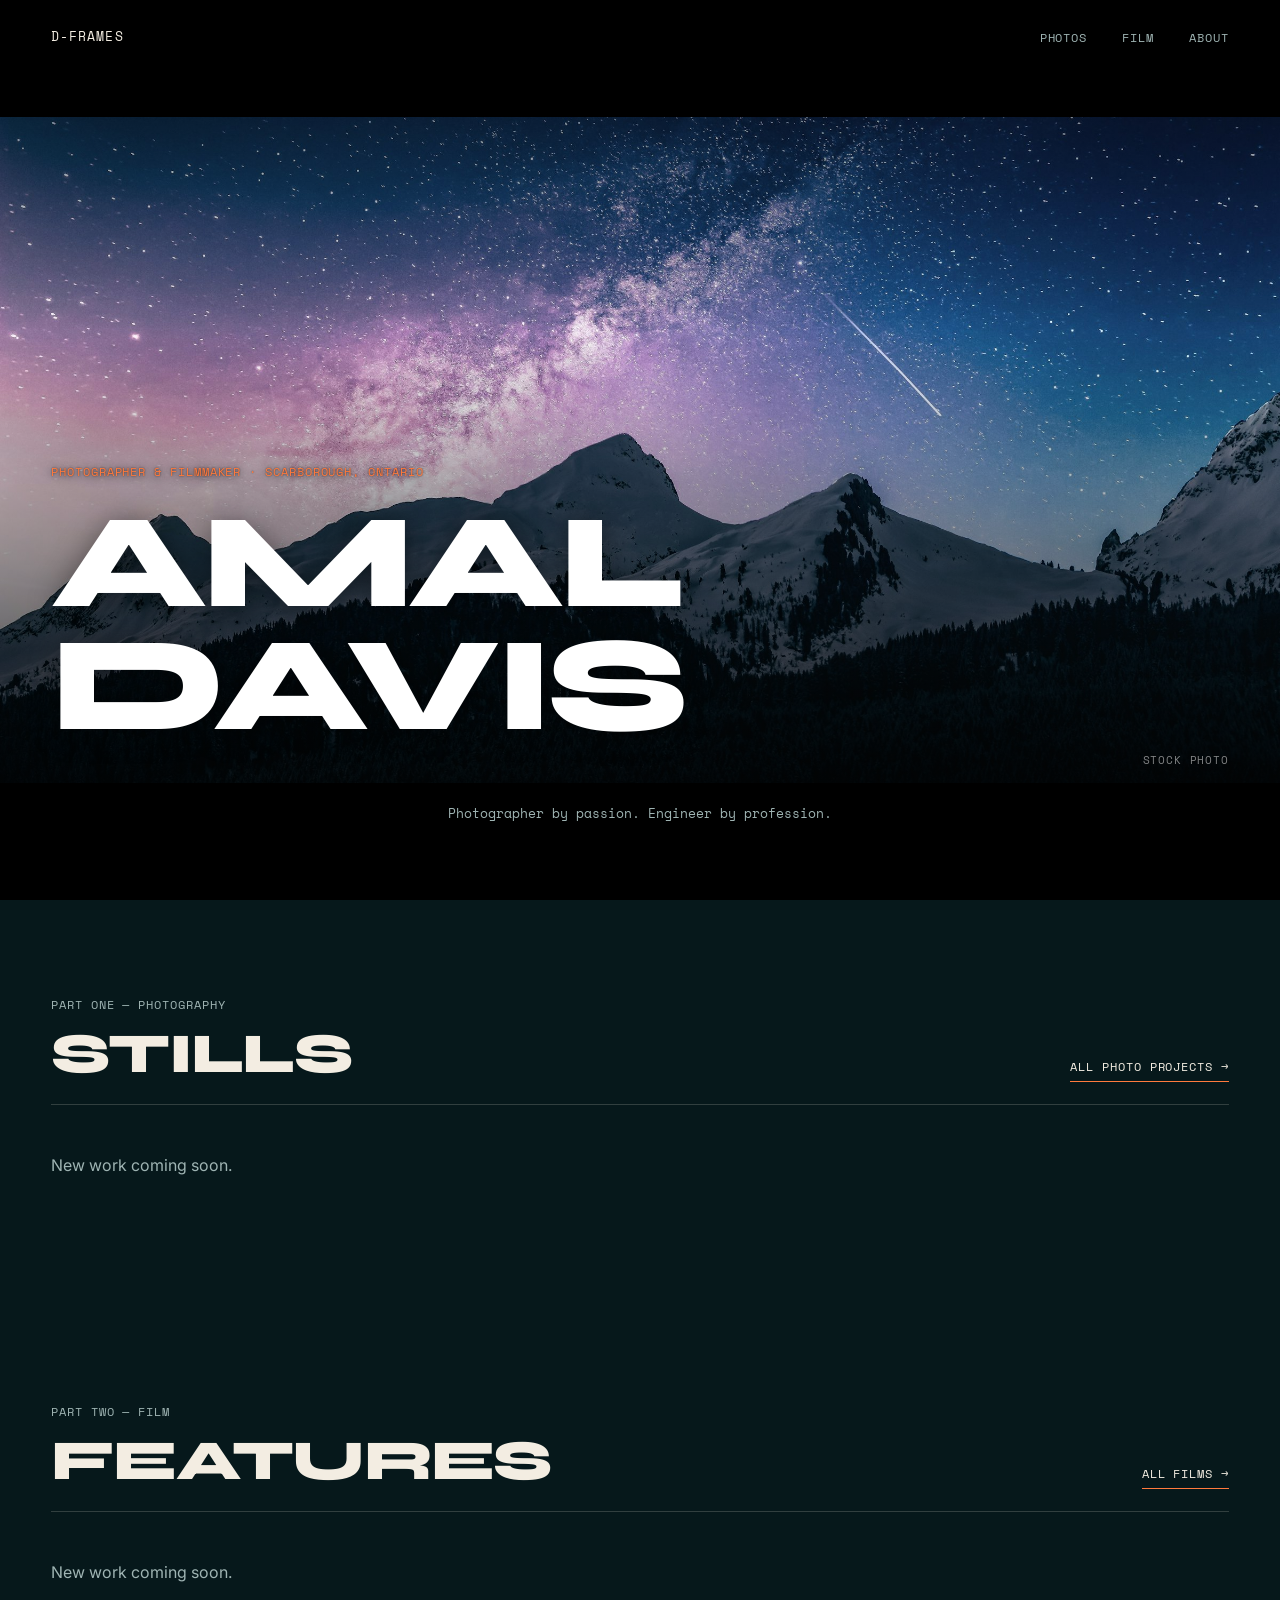
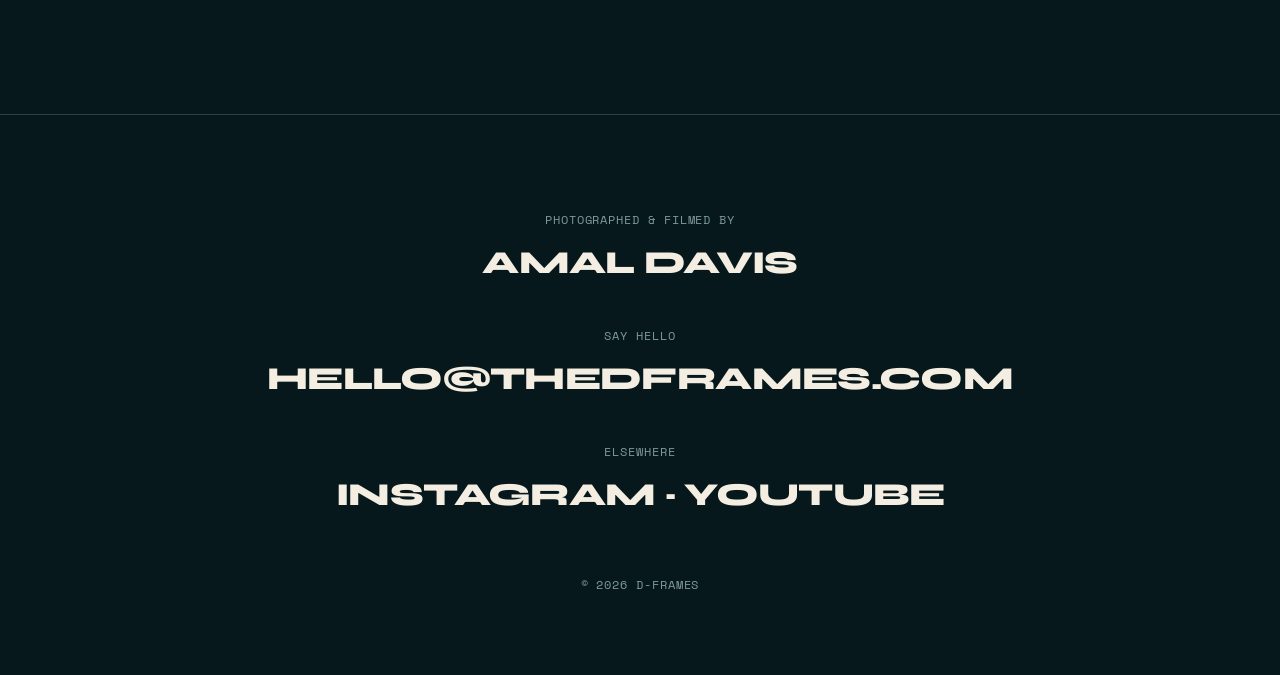
==== commit 140a3842: "Address review: .nojekyll, no stock-photo flash, contained film player, clearer CMS hints Co-Authore" ====
--- a/index.html
+++ b/index.html
@@ -31,12 +31,12 @@
   <header class="hero">
     <div class="bar"></div>
     <div class="frame">
-      <img id="heroImg" src="/assets/hero-stock.jpg" alt="Mountains under a night sky (stock photo)" />
+      <img id="heroImg" alt="" />
       <div class="title-wrap">
         <p class="meta" id="heroRole" hidden></p>
         <h1>Amal Davis</h1>
       </div>
-      <span class="img-note" id="heroNote">Stock photo</span>
+      <span class="img-note" id="heroNote" hidden></span>
     </div>
     <div class="bar bottom"><p class="subtitle" id="heroTagline" hidden></p></div>
   </header>
--- a/assets/site.css
+++ b/assets/site.css
@@ -116,7 +116,7 @@
   content: '';
   position: absolute;
   inset: 0;
-  background: linear-gradient(180deg, rgba(0,0,0,.4), rgba(0,0,0,0) 40%, rgba(0,0,0,.7));
+  background: linear-gradient(180deg, rgba(0,0,0,.4), rgba(0,0,0,0) 32%, rgba(0,0,0,.78));
   pointer-events: none;
 }
 .title-wrap {
@@ -128,7 +128,7 @@
   justify-content: flex-end;
   padding: 0 var(--gutter) 2.2rem;
 }
-.title-wrap .meta { color: var(--accent); margin-bottom: 1.2rem; animation: rise .8s .15s var(--ease) both; }
+.title-wrap .meta { color: var(--accent); margin-bottom: 1.2rem; text-shadow: 0 1px 10px rgba(0,0,0,.85), 0 0 2px rgba(0,0,0,.6); animation: rise .8s .15s var(--ease) both; }
 .hero h1 {
   font-family: var(--f-title);
   font-size: clamp(2.2rem, 10.5vw, 10.5rem);
@@ -147,6 +147,10 @@
   bottom: .9rem;
   z-index: 4;
   max-width: 60%;
+  /* Always one line, so a long title can never climb over the name. */
+  white-space: nowrap;
+  overflow: hidden;
+  text-overflow: ellipsis;
   text-align: right;
   font-family: var(--f-meta);
   font-size: .66rem;
@@ -357,9 +361,11 @@
 .about-grid.no-portrait { grid-template-columns: minmax(0, 1fr); max-width: 60rem; }
 .portrait { aspect-ratio: 4 / 5; background: var(--surface); overflow: hidden; }
 .portrait img { width: 100%; height: 100%; object-fit: cover; }
+.about-text { container-type: inline-size; min-width: 0; }
+/* Sized from the column width so the longest word of the default headline fits on one line. */
 .about-h {
   font-family: var(--f-title);
-  font-size: clamp(2rem, 4.6vw, 4.2rem);
+  font-size: clamp(1.2rem, 6.4cqi, 4.2rem);
   font-weight: 800;
   letter-spacing: -.035em;
   text-transform: uppercase;
@@ -405,7 +411,7 @@
 .credit .meta { color: var(--soft); margin-bottom: .5rem; }
 .credit > div:last-child {
   font-family: var(--f-title);
-  font-size: clamp(1.1rem, 2.6vw, 2rem);
+  font-size: clamp(.85rem, 3.6vw, 2rem);
   font-weight: 800;
   letter-spacing: -.02em;
   text-transform: uppercase;
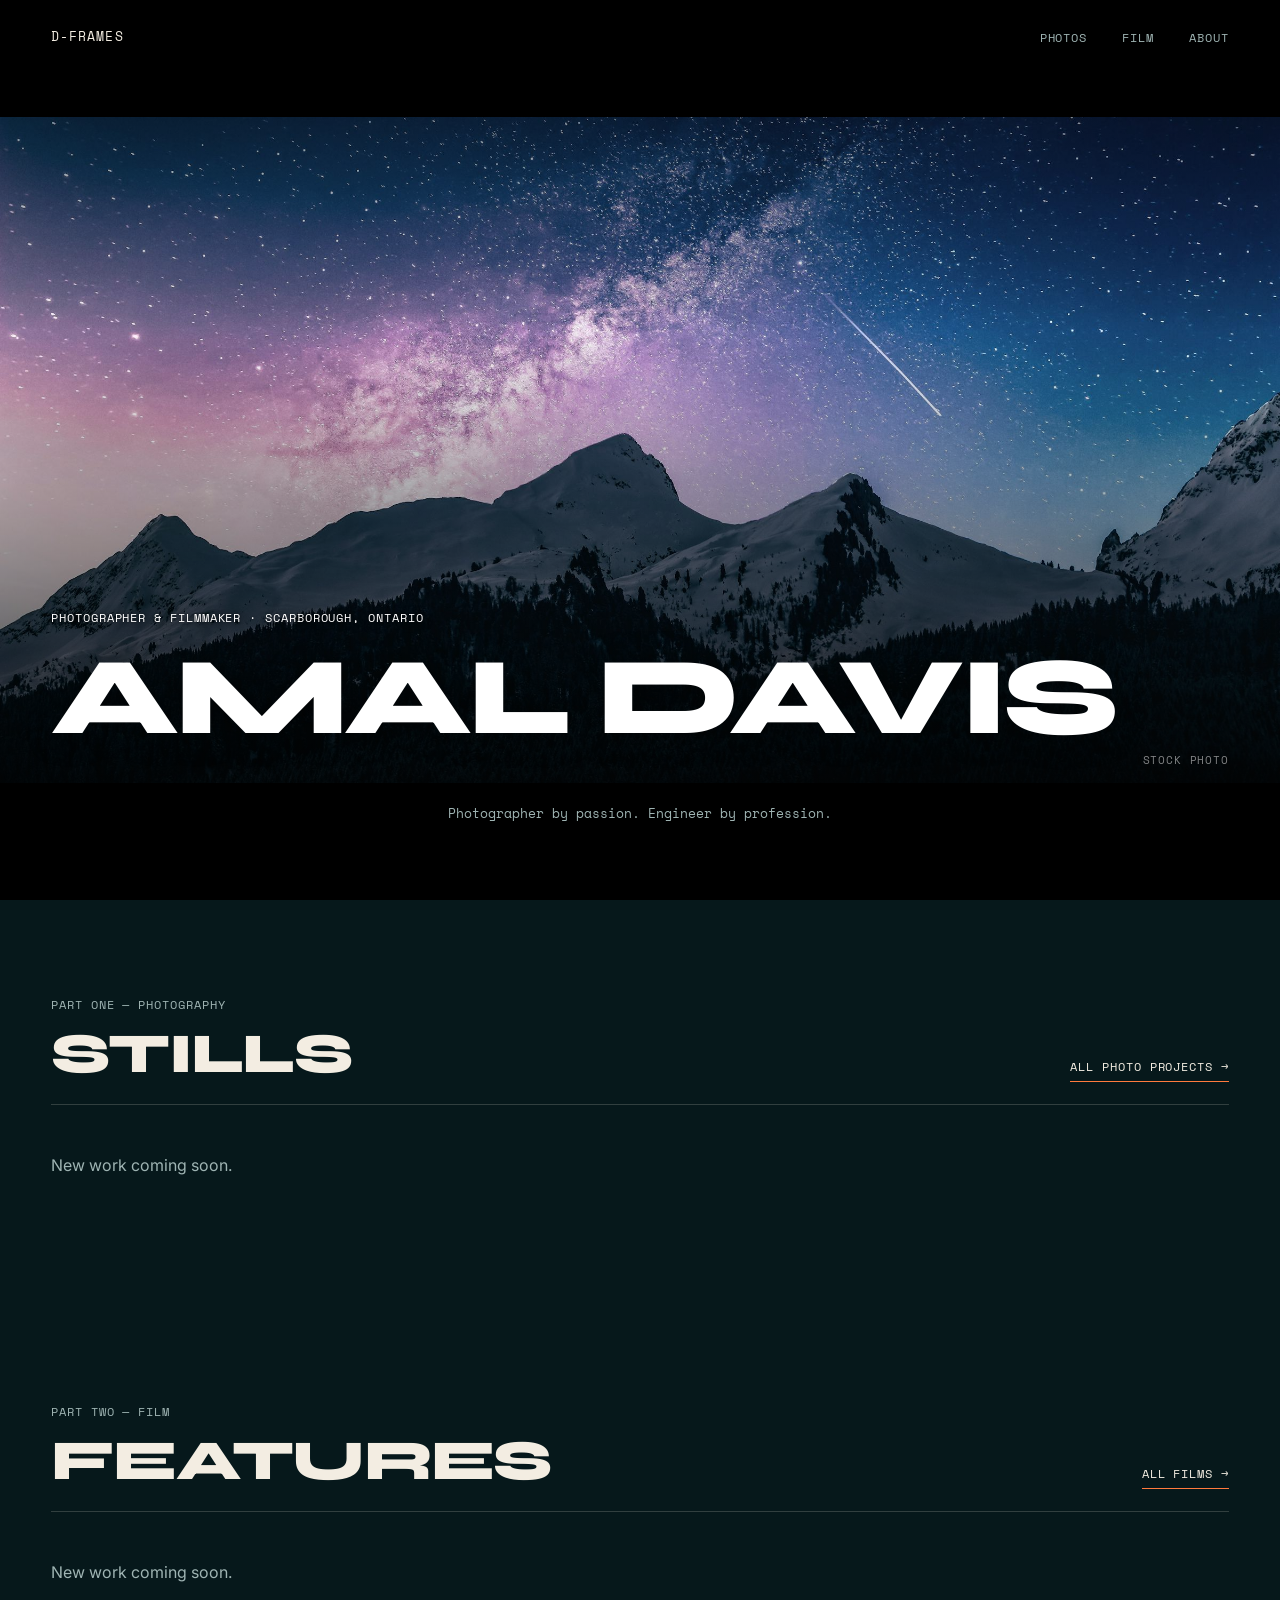
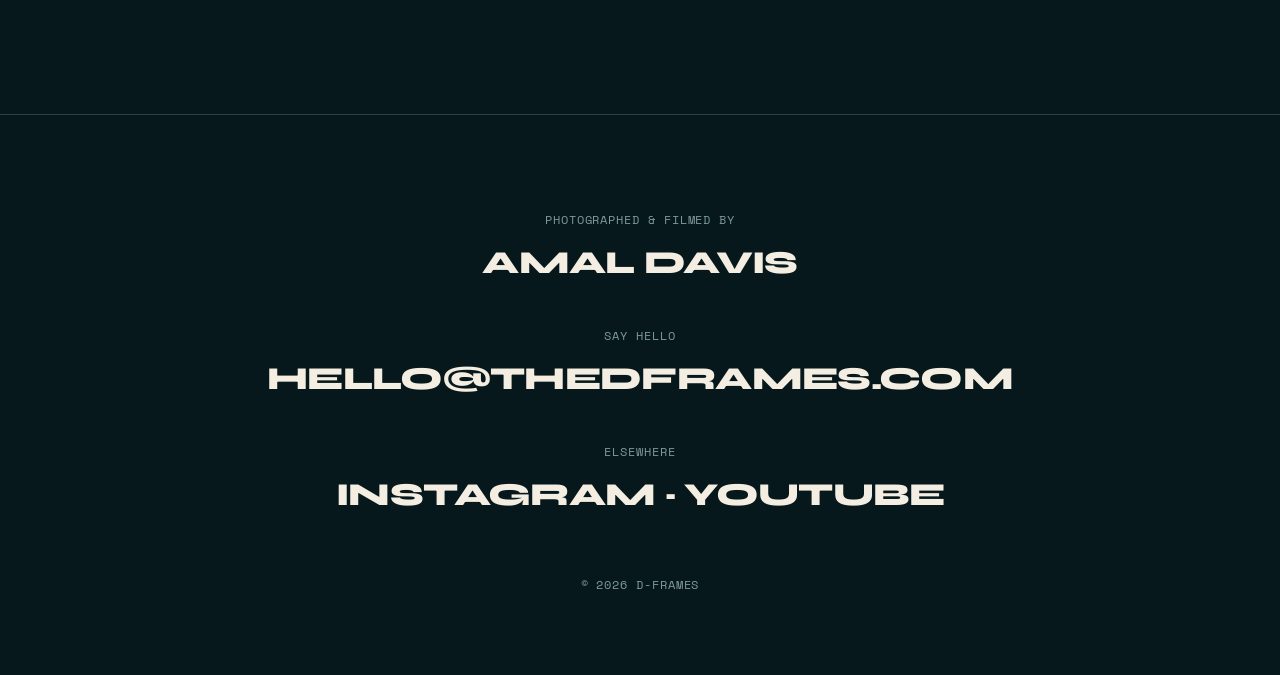
==== commit 5c700d22: "One-line name, white role line, and fixes for the remaining small issues - Name stays on one line fr" ====
--- a/index.html
+++ b/index.html
@@ -10,10 +10,14 @@
   <meta property="og:title" content="Amal Davis — D-frames" />
   <meta property="og:description" content="Photographs and films by Amal Davis." />
   <meta property="og:image" content="https://thedframes.com/assets/hero-stock.jpg" />
+  <meta property="og:url" content="https://thedframes.com/" />
+  <meta name="twitter:card" content="summary_large_image" />
   <link rel="icon" type="image/svg+xml" href="/assets/favicon.svg" />
+  <link rel="icon" type="image/png" sizes="32x32" href="/assets/icon-32.png" />
+  <link rel="apple-touch-icon" href="/assets/icon-180.png" />
   <link rel="preconnect" href="https://fonts.googleapis.com" />
   <link rel="preconnect" href="https://fonts.gstatic.com" crossorigin />
-  <link href="https://fonts.googleapis.com/css2?family=Inter:wght@400;500&family=Space+Mono&family=Syne:wght@600;800&display=swap" rel="stylesheet" />
+  <link href="https://fonts.googleapis.com/css2?family=Inter&family=Space+Mono&family=Syne:wght@600;800&display=swap" rel="stylesheet" />
   <link rel="stylesheet" href="/assets/site.css" />
 </head>
 <body data-page="home">
--- a/assets/site.css
+++ b/assets/site.css
@@ -44,11 +44,6 @@
 button { font: inherit; color: inherit; background: none; border: none; cursor: pointer; }
 :focus-visible { outline: 2px solid var(--accent); outline-offset: 3px; }
 
-.sr-only {
-  position: absolute; width: 1px; height: 1px; overflow: hidden;
-  clip-path: inset(50%); white-space: nowrap;
-}
-
 /* Small uppercase label */
 .meta {
   font-family: var(--f-meta);
@@ -108,7 +103,8 @@
   justify-content: center;
   z-index: 2;
 }
-.hero .bar.bottom { padding-top: 1.3rem; }
+/* Grows with the tagline, so a long one never spills out of the opening screen. */
+.hero .bar.bottom { flex: 0 0 auto; min-height: min(13vh, 156px); padding: 1.3rem 0; }
 .frame { position: relative; flex: 1; min-height: 0; overflow: hidden; }
 .frame img { width: 100%; height: 100%; object-fit: cover; }
 /* Dark fade so the name and navigation stay readable. */
@@ -128,7 +124,7 @@
   justify-content: flex-end;
   padding: 0 var(--gutter) 2.2rem;
 }
-.title-wrap .meta { color: var(--accent); margin-bottom: 1.2rem; text-shadow: 0 1px 10px rgba(0,0,0,.85), 0 0 2px rgba(0,0,0,.6); animation: rise .8s .15s var(--ease) both; }
+.title-wrap .meta { color: #fff; margin-bottom: 1.2rem; text-shadow: 0 1px 10px rgba(0,0,0,.85), 0 0 2px rgba(0,0,0,.6); animation: rise .8s .15s var(--ease) both; }
 .hero h1 {
   font-family: var(--f-title);
   font-size: clamp(2.2rem, 10.5vw, 10.5rem);
@@ -140,6 +136,10 @@
   text-shadow: 0 2px 30px rgba(0,0,0,.45);
   overflow-wrap: anywhere;
   animation: rise .9s .25s var(--ease) both;
+}
+/* From tablet width up the name always sits on one line. */
+@media (min-width: 700px) {
+  .hero h1 { white-space: nowrap; font-size: min(8.6vw, 10.5rem); }
 }
 .img-note {
   position: absolute;
@@ -241,6 +241,7 @@
   min-width: 0;
   overflow-wrap: anywhere;
 }
+.cap .meta { min-width: 0; max-width: 100%; overflow-wrap: anywhere; }
 .still:hover .cap strong { color: var(--accent); }
 
 /* ── Films ── */
@@ -307,6 +308,8 @@
   cursor: zoom-in;
 }
 .shot img { width: 100%; height: auto; }
+/* Room held for a photo that has not arrived yet. */
+.shot.pending { min-height: 14rem; }
 
 /* ── Full-screen overlays: photo viewer and film player ── */
 .overlay {
@@ -320,6 +323,7 @@
   padding: 4rem var(--gutter) 2rem;
 }
 .overlay.open { display: flex; }
+.overlay.viewer, .overlay.video { background: #000; }
 body.locked { overflow: hidden; }
 .btn-close, .btn-step {
   position: absolute;
@@ -337,7 +341,7 @@
 .btn-step.prev { left: .4rem; }
 .btn-step.next { right: .4rem; }
 .viewer figure { display: flex; flex-direction: column; align-items: center; max-width: 100%; }
-.viewer figure img { max-width: min(100%, 88vw); max-height: 78vh; width: auto; height: auto; object-fit: contain; }
+.viewer figure img { max-width: min(100%, 88vw); max-height: min(78vh, calc(100svh - 11rem)); width: auto; height: auto; object-fit: contain; }
 .viewer figcaption {
   width: 100%;
   display: flex;
@@ -347,6 +351,7 @@
   color: #fff;
   font-size: .95rem;
 }
+.viewer figcaption span:first-child { min-width: 0; overflow-wrap: anywhere; }
 .viewer figcaption .meta { color: rgba(255,255,255,.65); white-space: nowrap; }
 .video .player { width: min(100%, 1200px, 140vh); aspect-ratio: 16 / 9; background: #000; }
 .video iframe { width: 100%; height: 100%; border: 0; display: block; }
@@ -431,7 +436,6 @@
   .section { padding-top: 4rem; padding-bottom: 4rem; }
   .page-top { padding-top: 7rem; }
   .hero .bar { flex-basis: 9vh; }
-  .hero .bar.bottom { flex-basis: 14vh; }
   .title-wrap { padding-bottom: 2.4rem; }
   .btn-step { top: auto; bottom: .6rem; transform: none; }
   .overlay { padding-bottom: 4rem; }
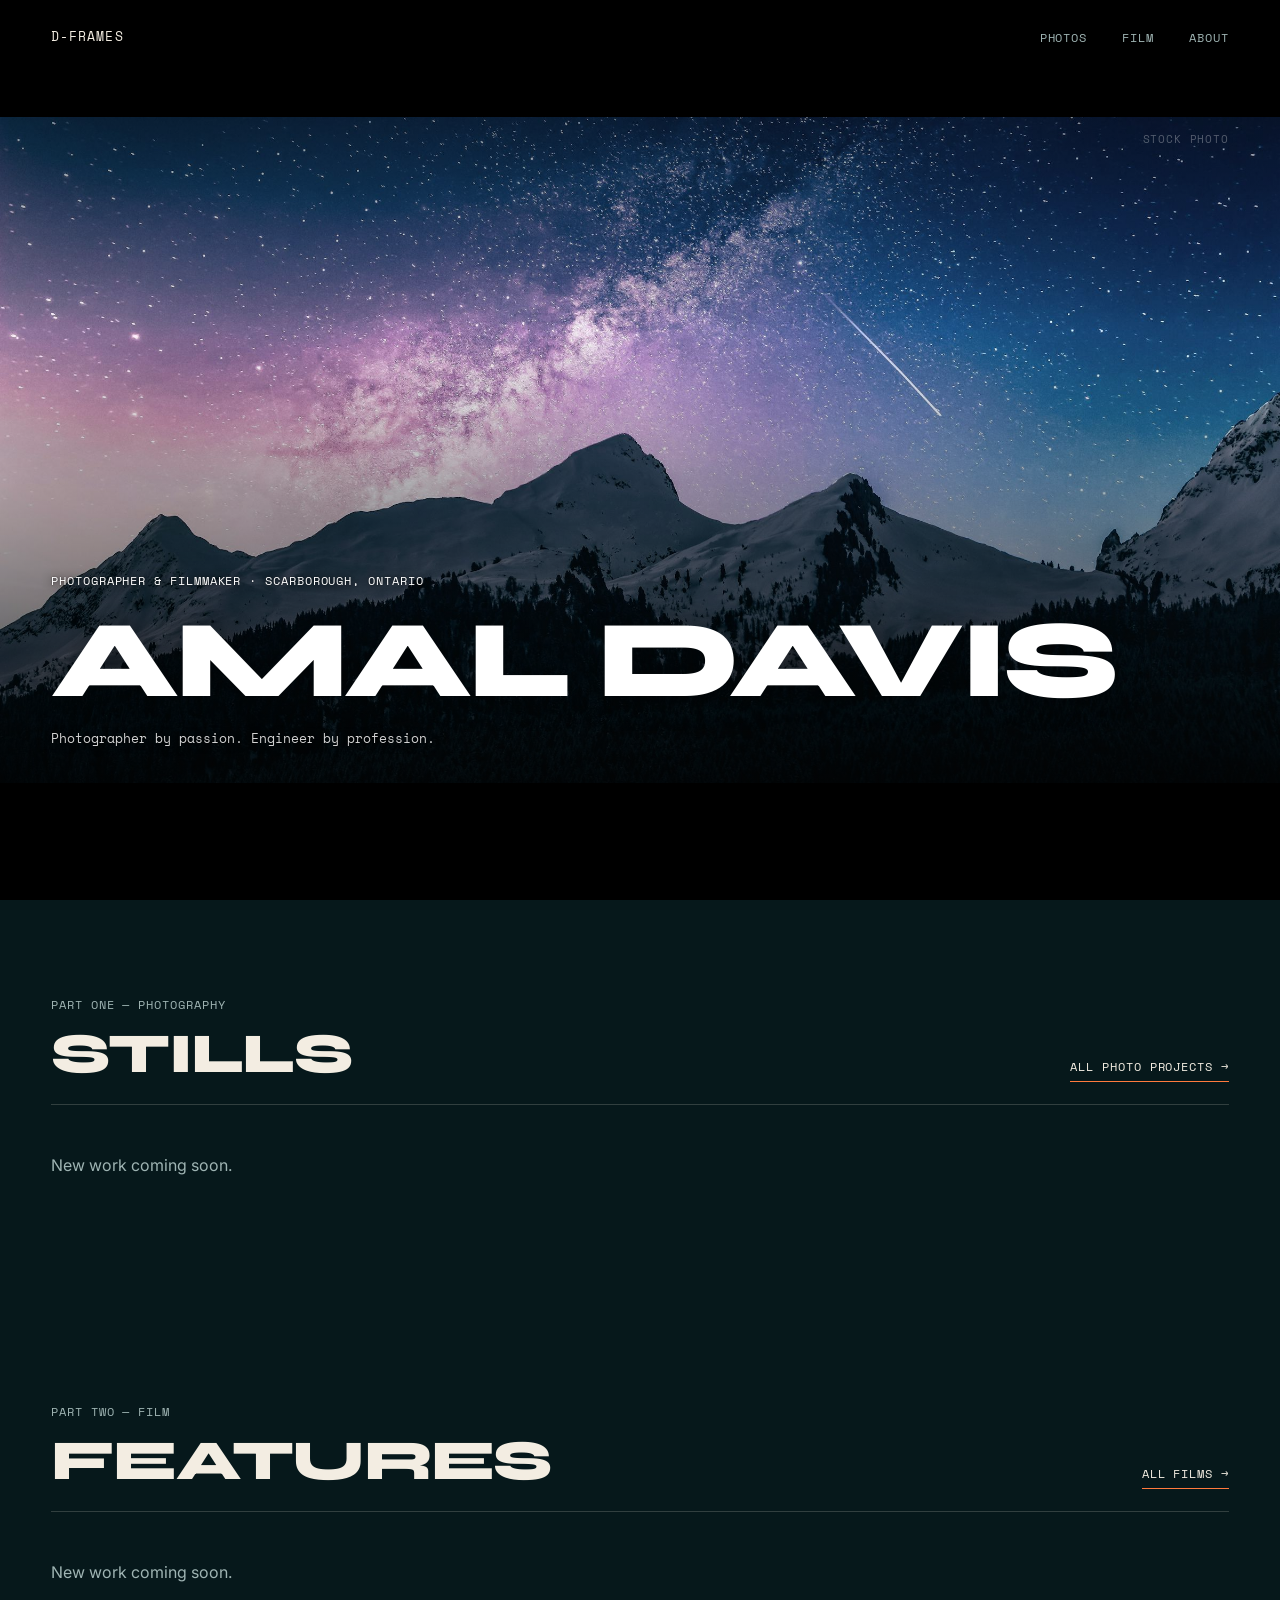
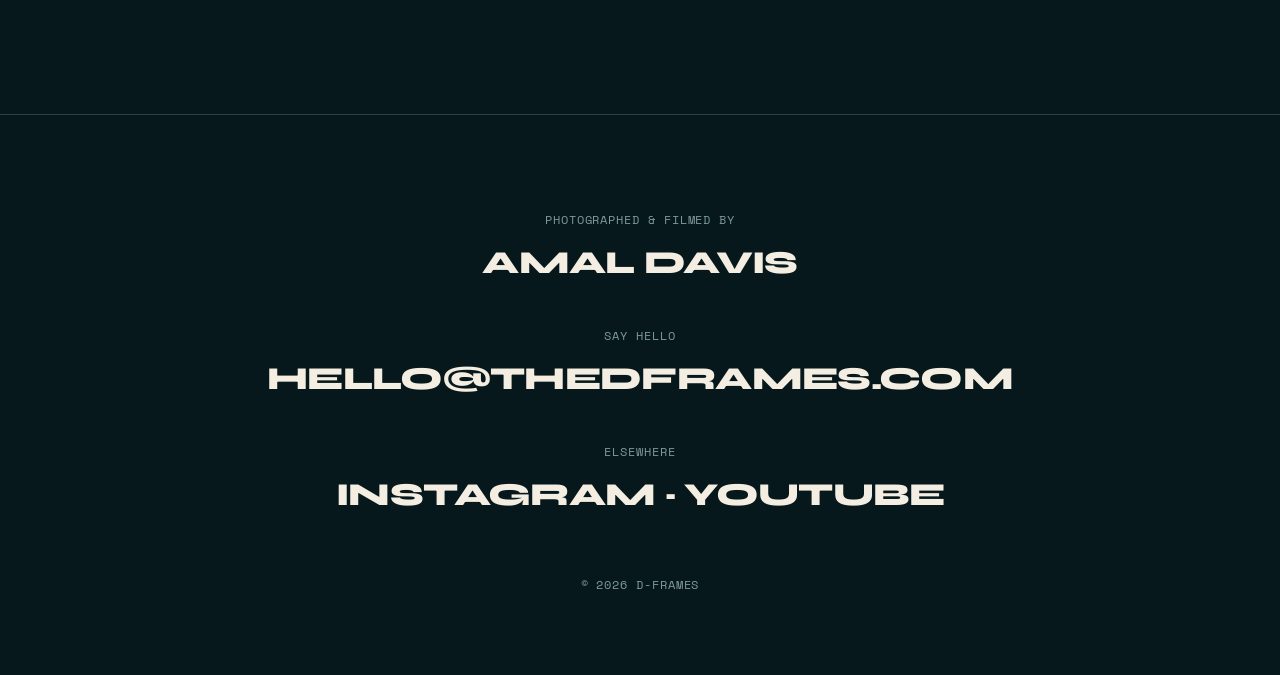
==== commit 7f2d7ebc: "Opening image: note at top right on all screens and fainter; tagline under the name Co-Authored-By: " ====
--- a/index.html
+++ b/index.html
@@ -39,10 +39,11 @@
       <div class="title-wrap">
         <p class="meta" id="heroRole" hidden></p>
         <h1>Amal Davis</h1>
+        <p class="subtitle" id="heroTagline" hidden></p>
       </div>
       <span class="img-note" id="heroNote" hidden></span>
     </div>
-    <div class="bar bottom"><p class="subtitle" id="heroTagline" hidden></p></div>
+    <div class="bar"></div>
   </header>
 
   <section class="section" id="stills">
--- a/assets/site.css
+++ b/assets/site.css
@@ -103,8 +103,6 @@
   justify-content: center;
   z-index: 2;
 }
-/* Grows with the tagline, so a long one never spills out of the opening screen. */
-.hero .bar.bottom { flex: 0 0 auto; min-height: min(13vh, 156px); padding: 1.3rem 0; }
 .frame { position: relative; flex: 1; min-height: 0; overflow: hidden; }
 .frame img { width: 100%; height: 100%; object-fit: cover; }
 /* Dark fade so the name and navigation stay readable. */
@@ -144,10 +142,10 @@
 .img-note {
   position: absolute;
   right: var(--gutter);
-  bottom: .9rem;
+  top: .9rem;
   z-index: 4;
   max-width: 60%;
-  /* Always one line, so a long title can never climb over the name. */
+  /* Top right of the image on every screen, always on one line. */
   white-space: nowrap;
   overflow: hidden;
   text-overflow: ellipsis;
@@ -156,15 +154,19 @@
   font-size: .66rem;
   letter-spacing: .08em;
   text-transform: uppercase;
-  color: rgba(255,255,255,.5);
-}
+  color: rgba(255,255,255,.3);
+}
+/* The tagline, directly under the name. */
 .subtitle {
+  margin-top: 1.1rem;
+  max-width: 44rem;
   font-family: var(--f-meta);
   font-size: .8rem;
-  color: var(--mid);
-  text-align: center;
-  padding: 0 var(--gutter);
-  overflow-wrap: anywhere;
+  line-height: 1.5;
+  color: rgba(255,255,255,.82);
+  text-shadow: 0 1px 10px rgba(0,0,0,.85), 0 0 2px rgba(0,0,0,.6);
+  overflow-wrap: anywhere;
+  animation: rise .9s .35s var(--ease) both;
 }
 
 @keyframes rise {
@@ -436,7 +438,8 @@
   .section { padding-top: 4rem; padding-bottom: 4rem; }
   .page-top { padding-top: 7rem; }
   .hero .bar { flex-basis: 9vh; }
-  .title-wrap { padding-bottom: 2.4rem; }
+  .title-wrap { padding-bottom: 1.6rem; }
+  .subtitle { margin-top: .9rem; }
   .btn-step { top: auto; bottom: .6rem; transform: none; }
   .overlay { padding-bottom: 4rem; }
 }
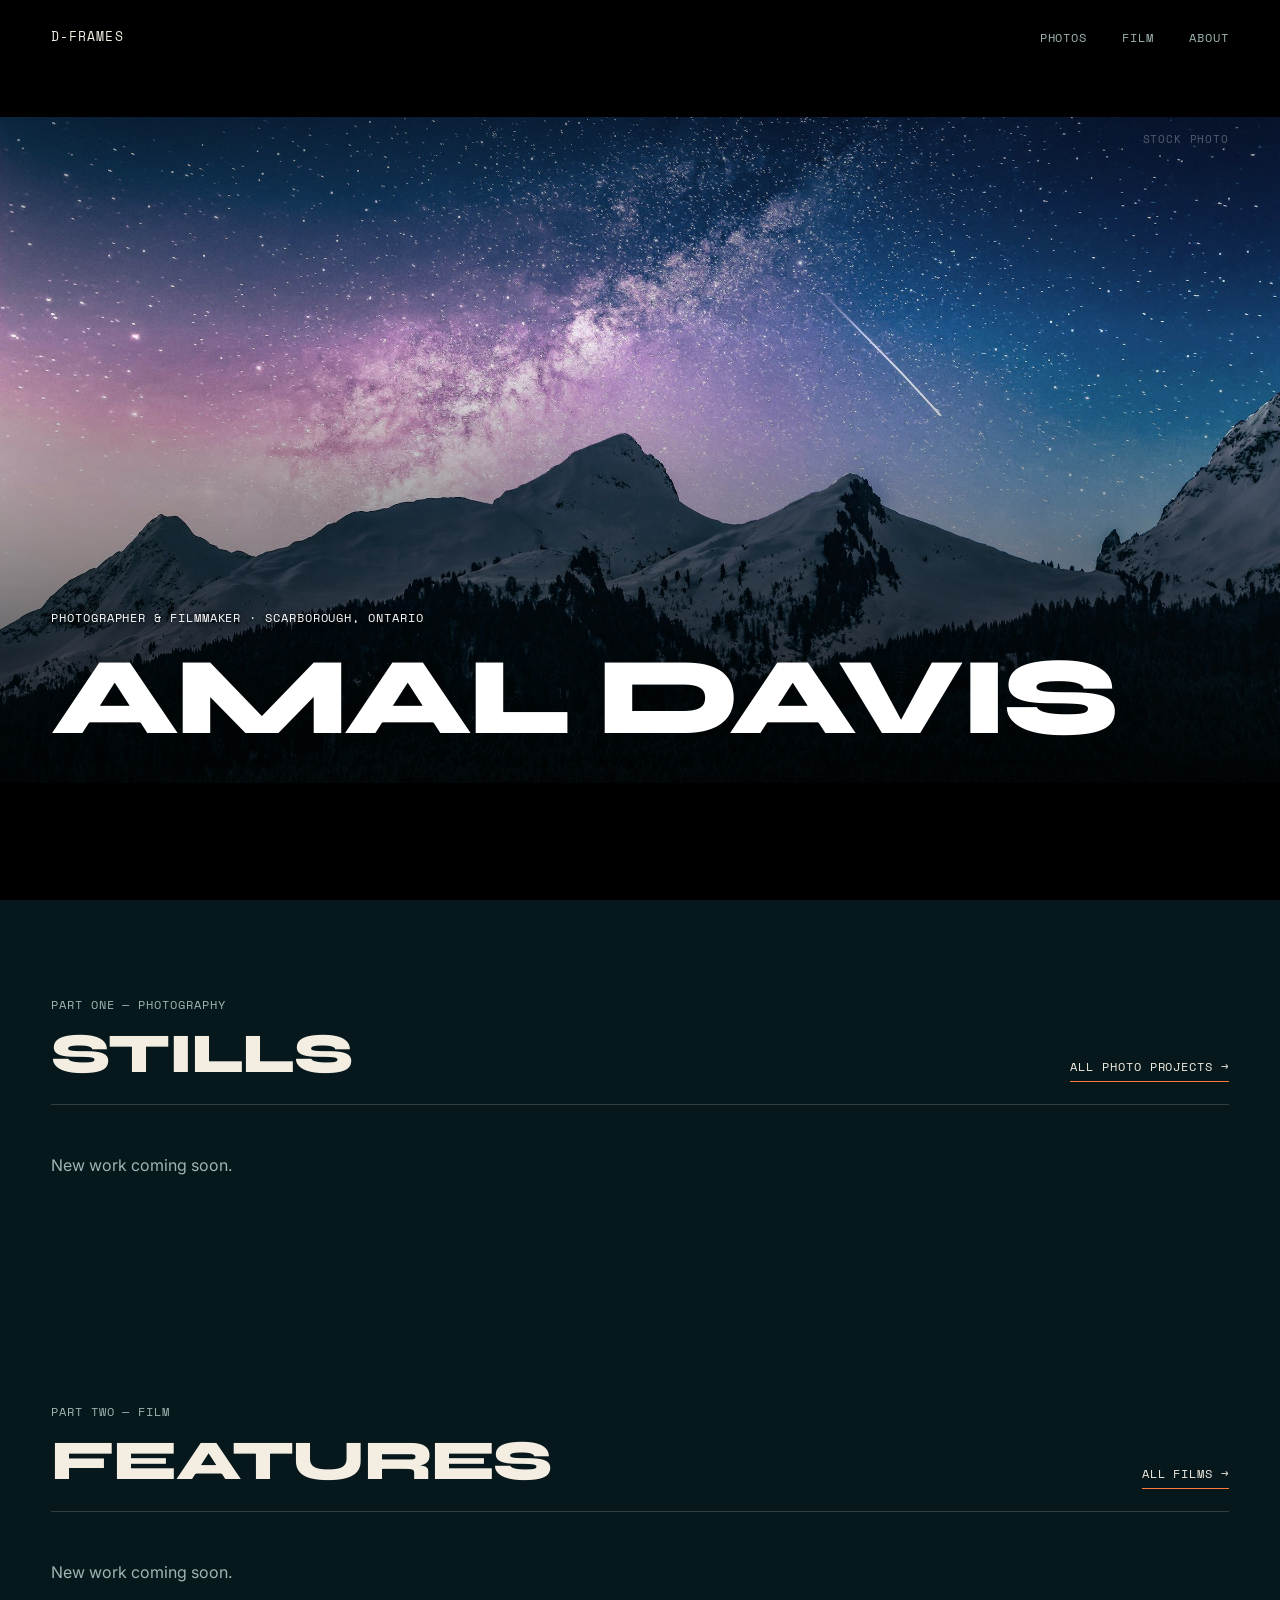
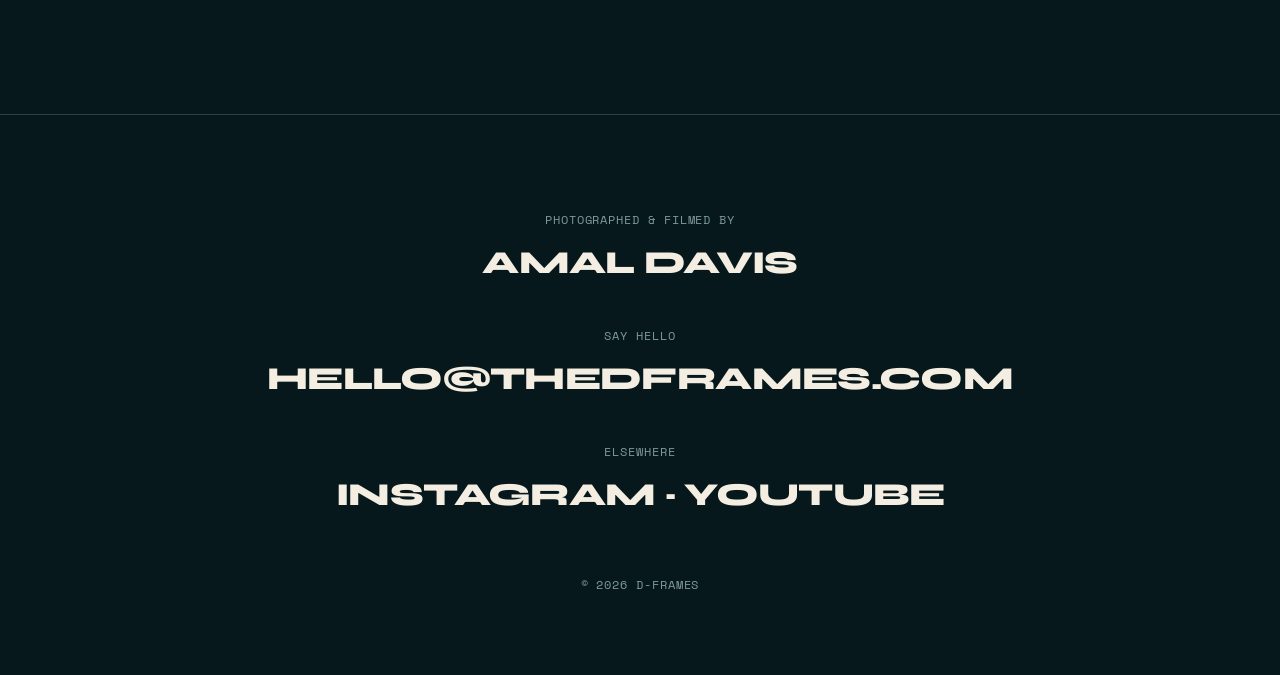
==== commit 5cc4340c: "Shrink photos on CMS upload; block right-click, drag and long-press saving of photos Co-Authored-By:" ====
--- a/index.html
+++ b/index.html
@@ -35,7 +35,7 @@
   <header class="hero">
     <div class="bar"></div>
     <div class="frame">
-      <img id="heroImg" alt="" />
+      <img id="heroImg" alt="" draggable="false" />
       <div class="title-wrap">
         <p class="meta" id="heroRole" hidden></p>
         <h1>Amal Davis</h1>
--- a/assets/site.css
+++ b/assets/site.css
@@ -39,7 +39,15 @@
 }
 
 main { flex: 1; }
-img { display: block; max-width: 100%; }
+img {
+  display: block;
+  max-width: 100%;
+  /* Save-protection: no dragging, selecting or long-press "Save image" menu. */
+  -webkit-user-drag: none;
+  -webkit-user-select: none;
+  user-select: none;
+  -webkit-touch-callout: none;
+}
 a { color: inherit; text-decoration: none; }
 button { font: inherit; color: inherit; background: none; border: none; cursor: pointer; }
 :focus-visible { outline: 2px solid var(--accent); outline-offset: 3px; }
